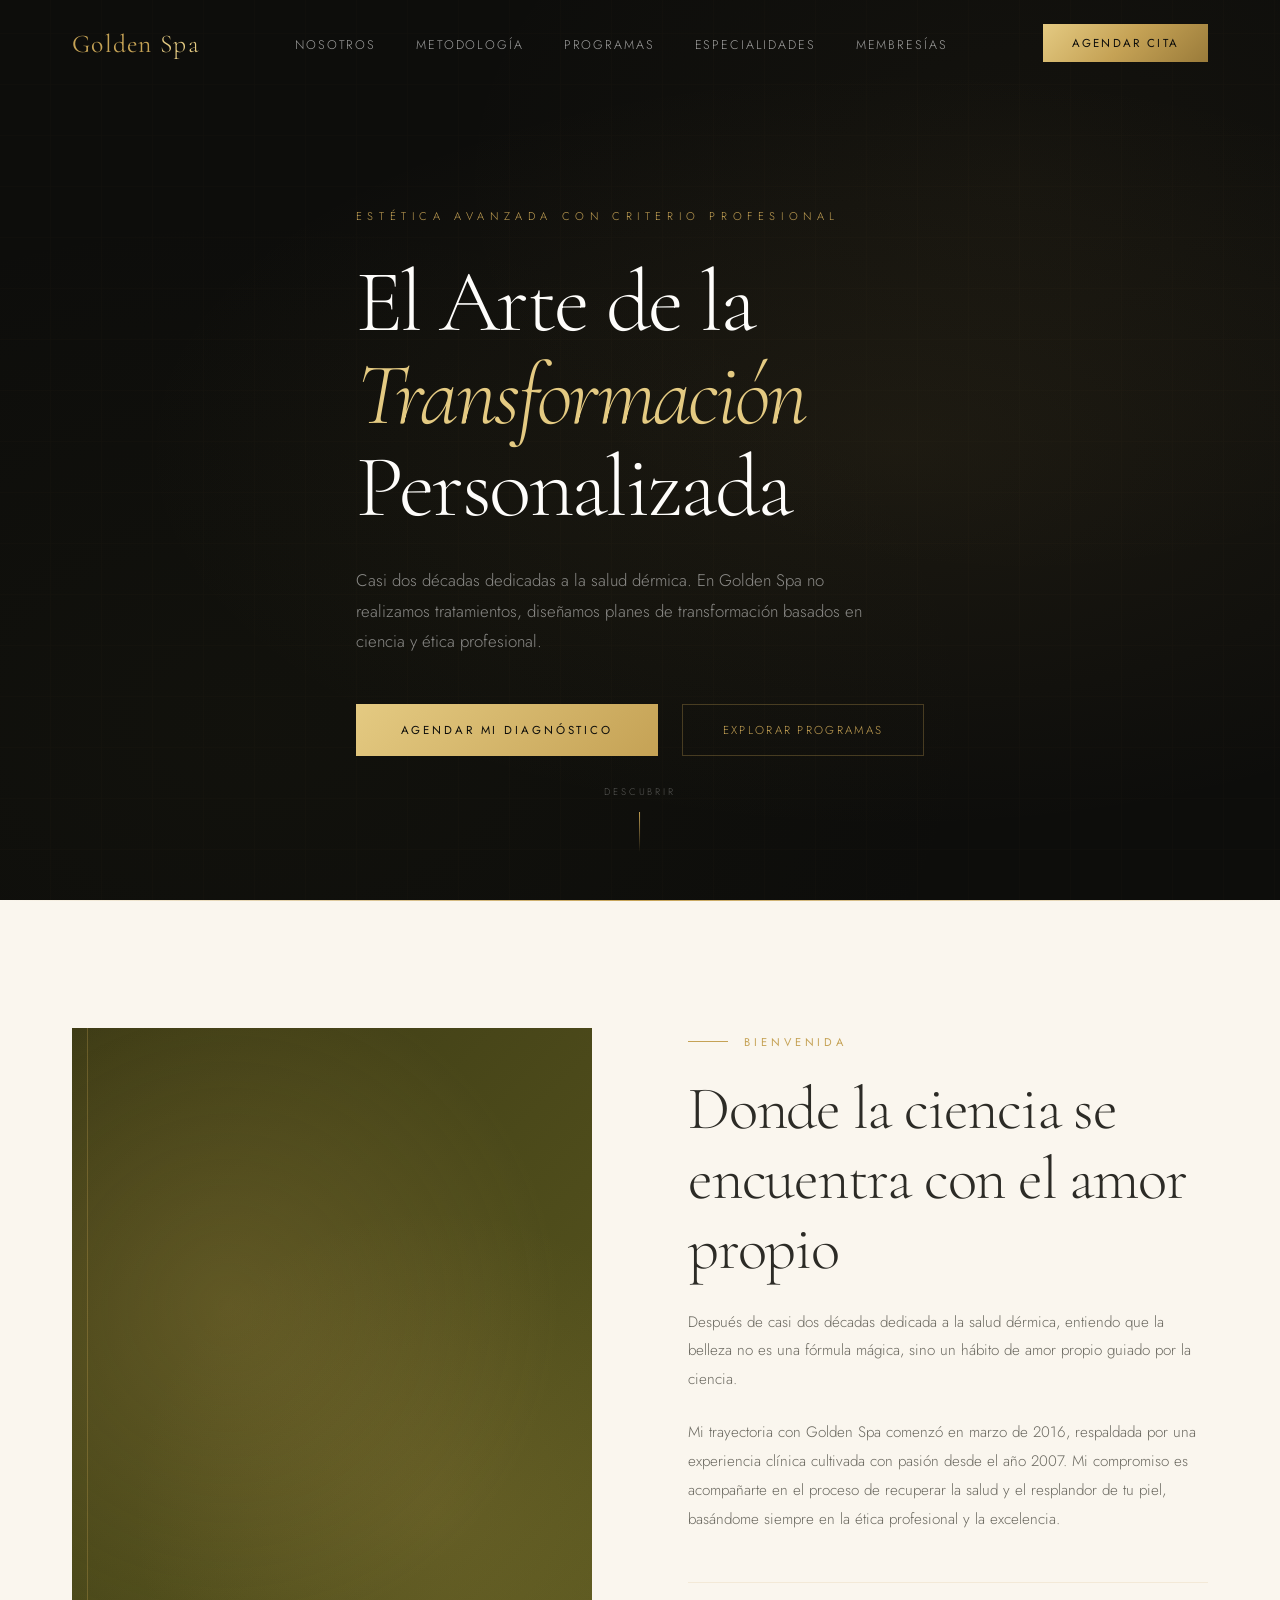
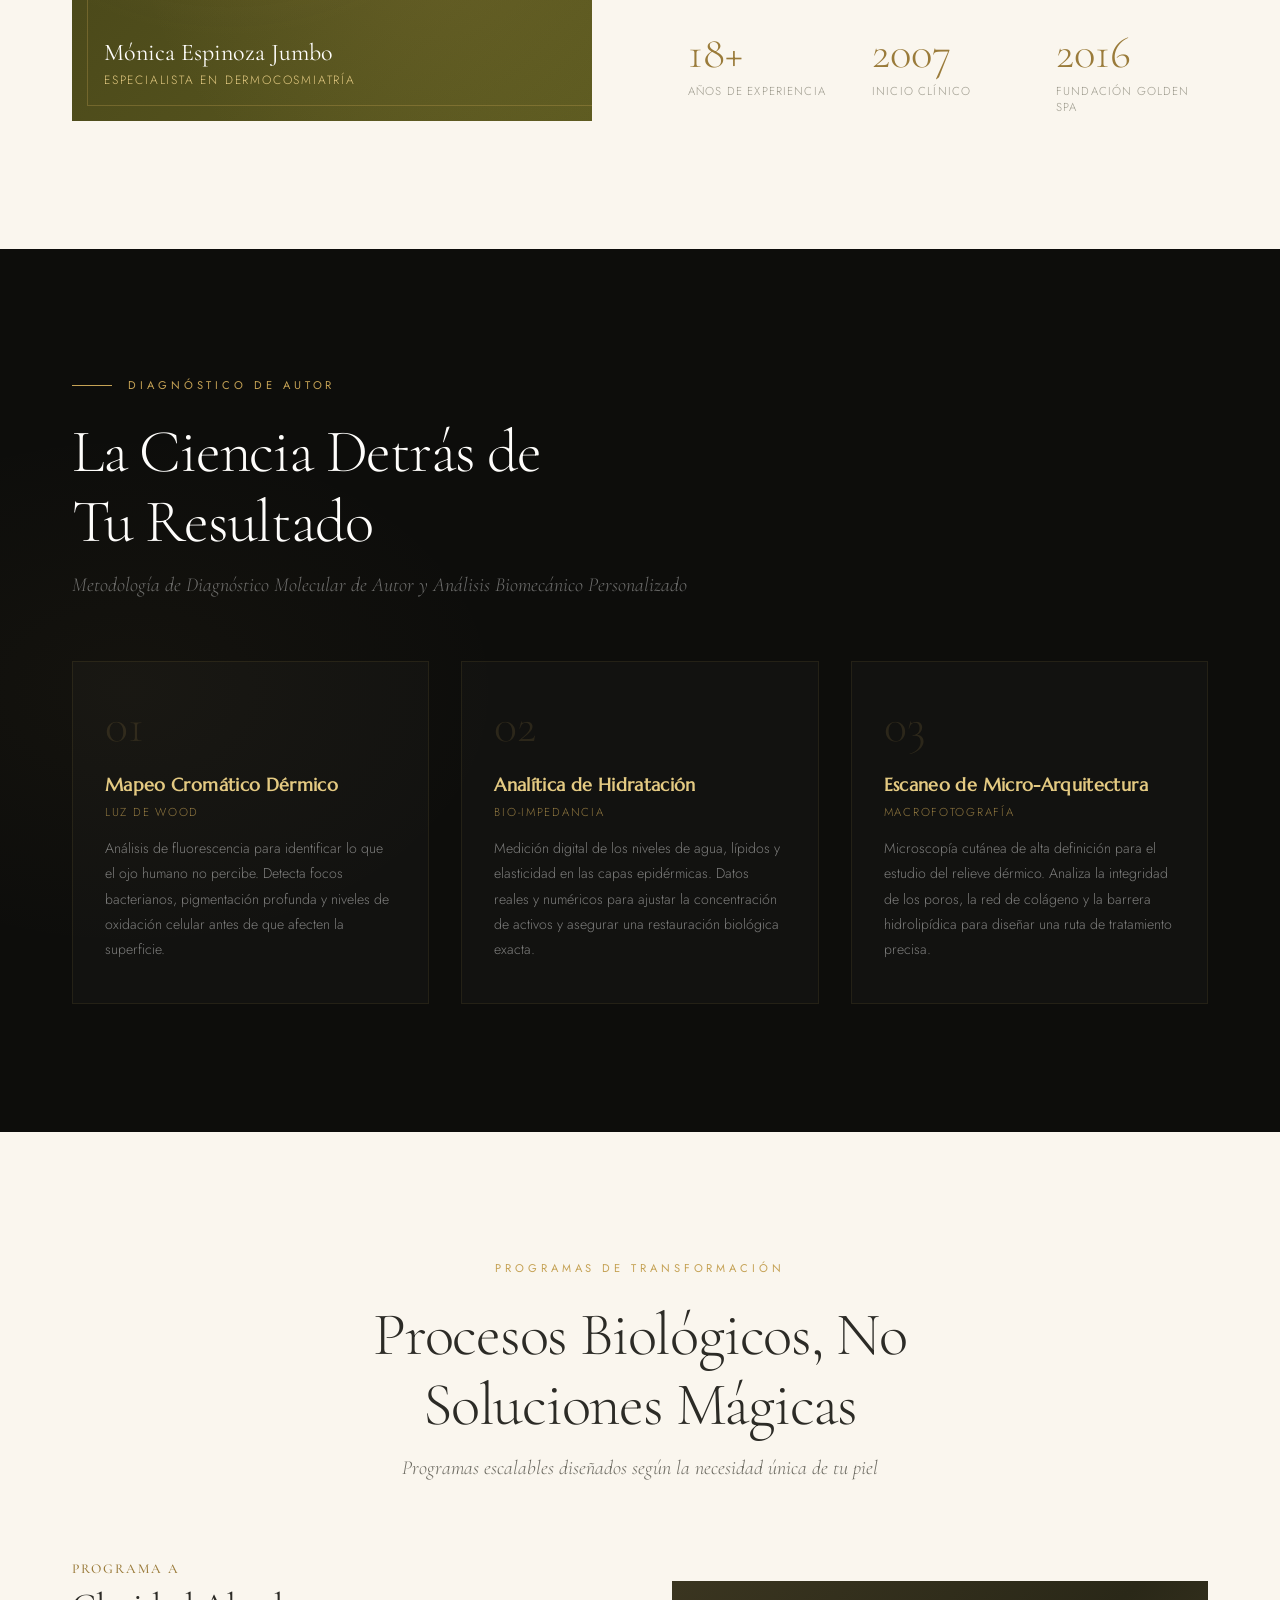
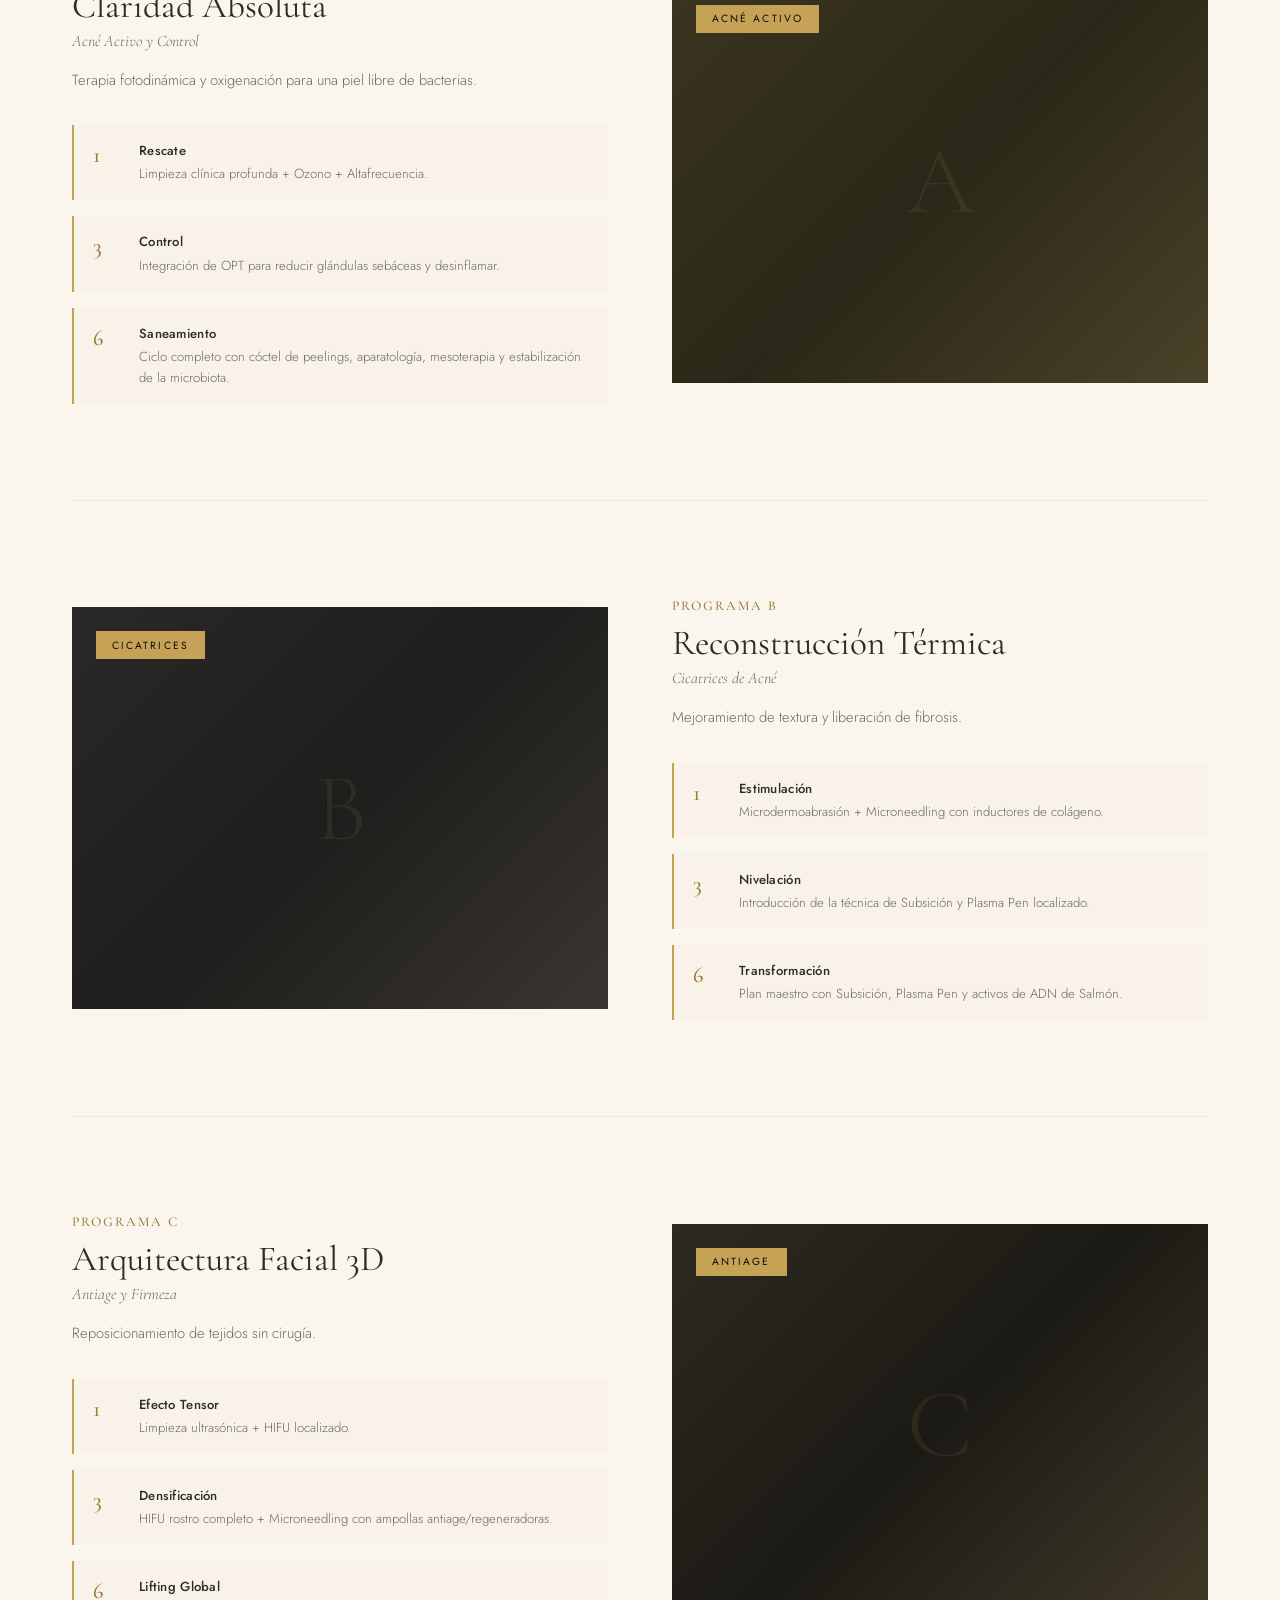
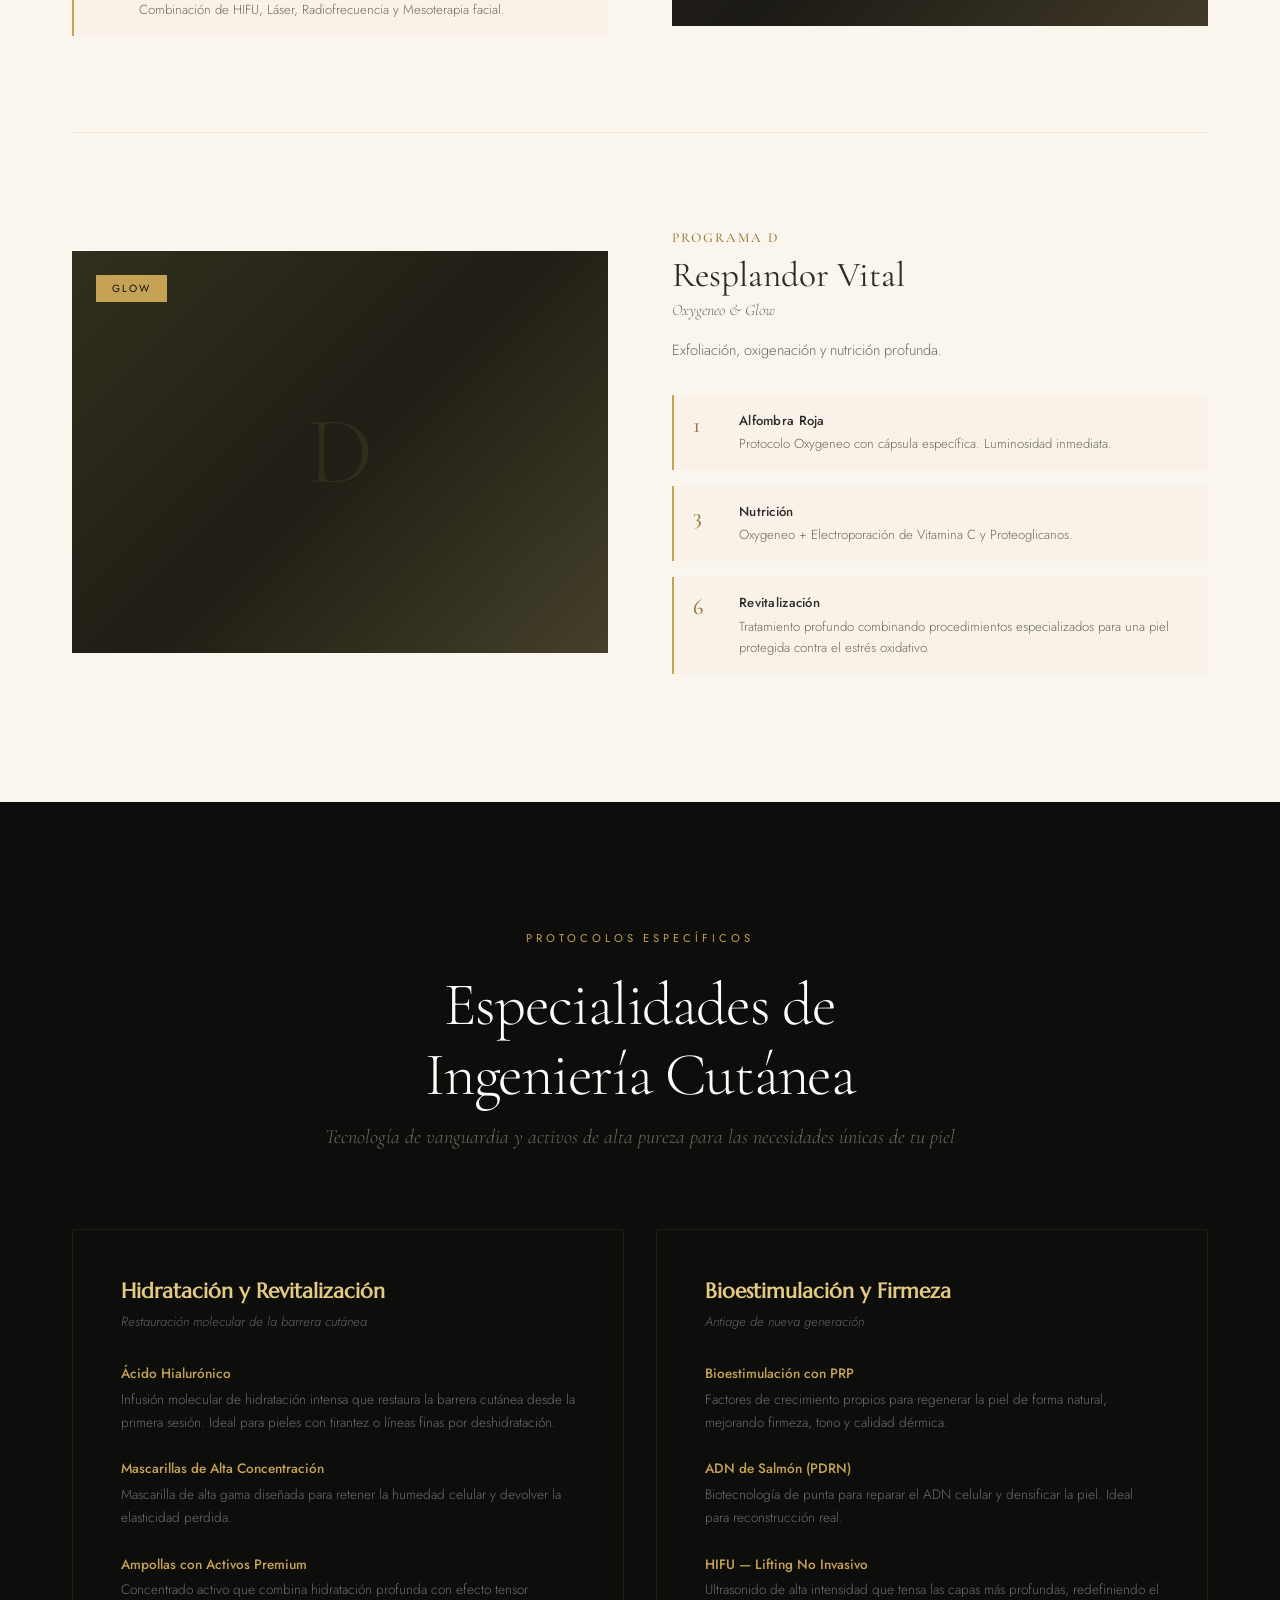
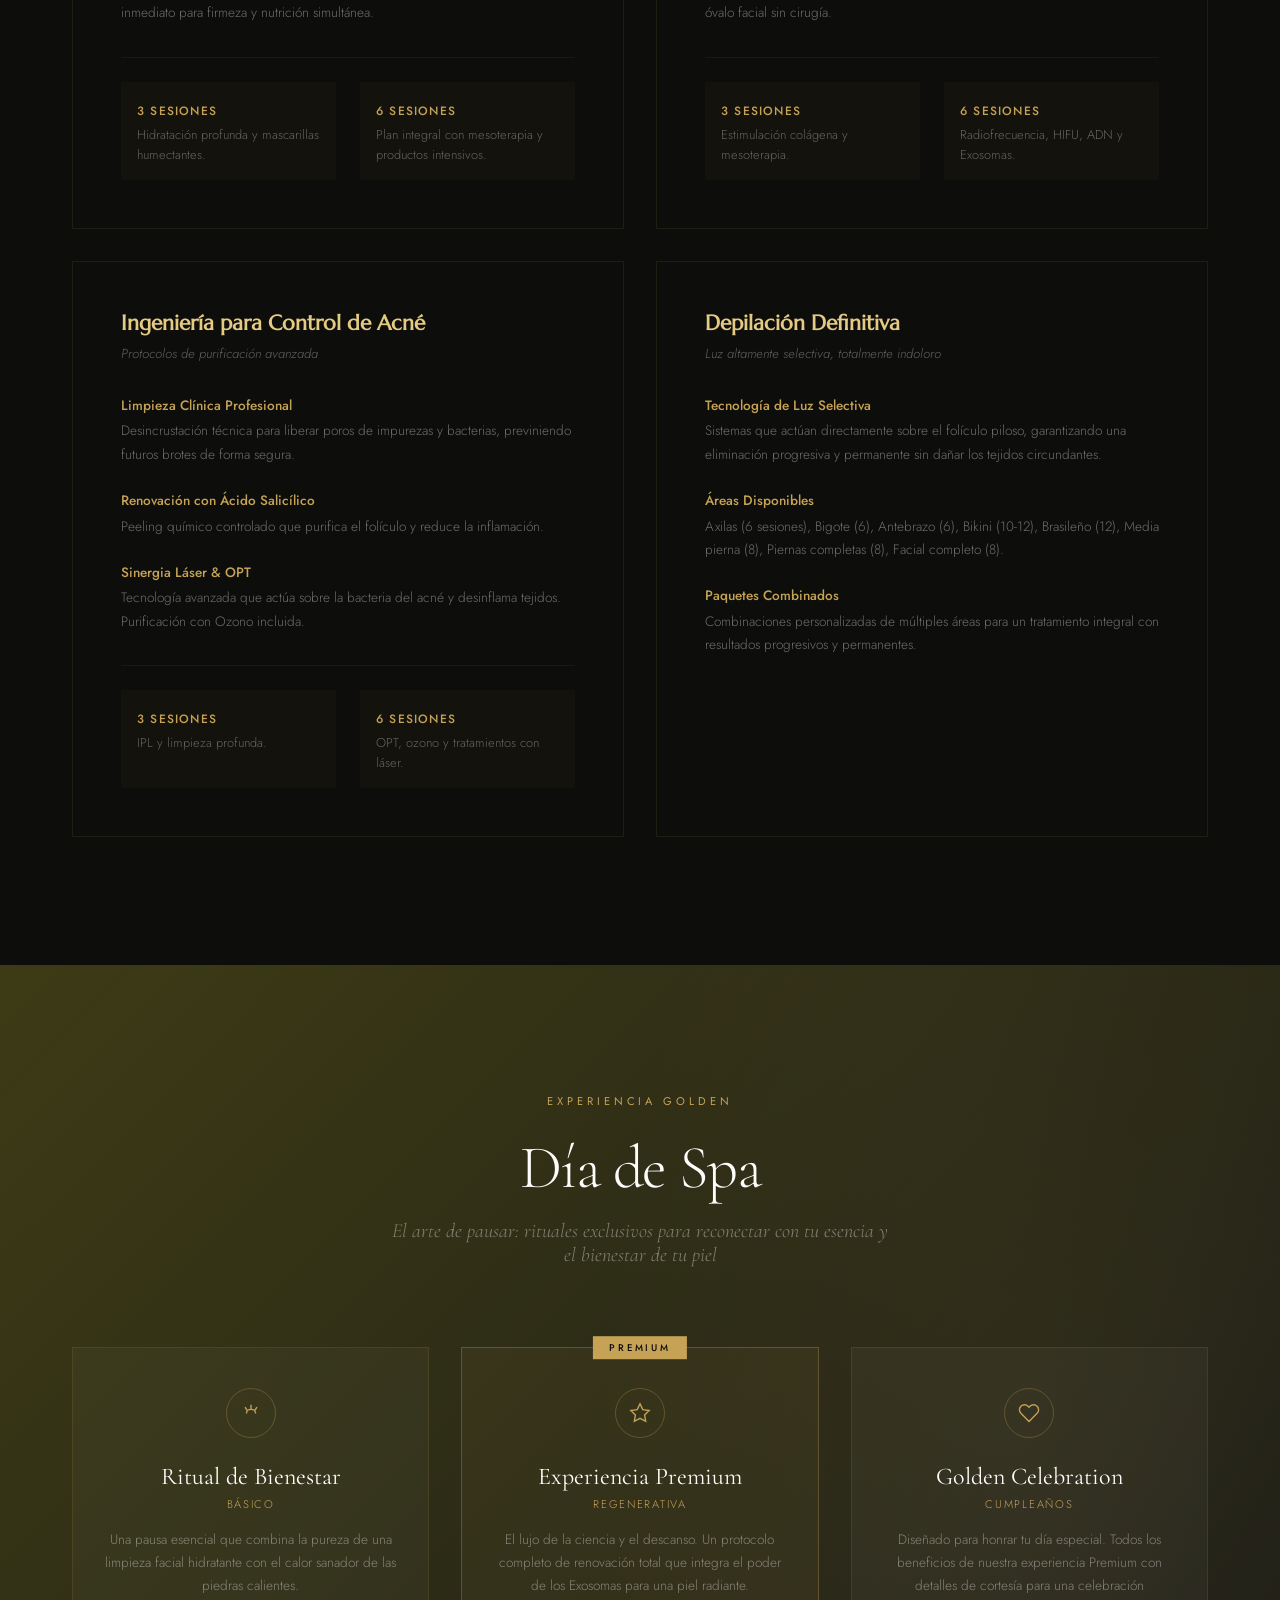
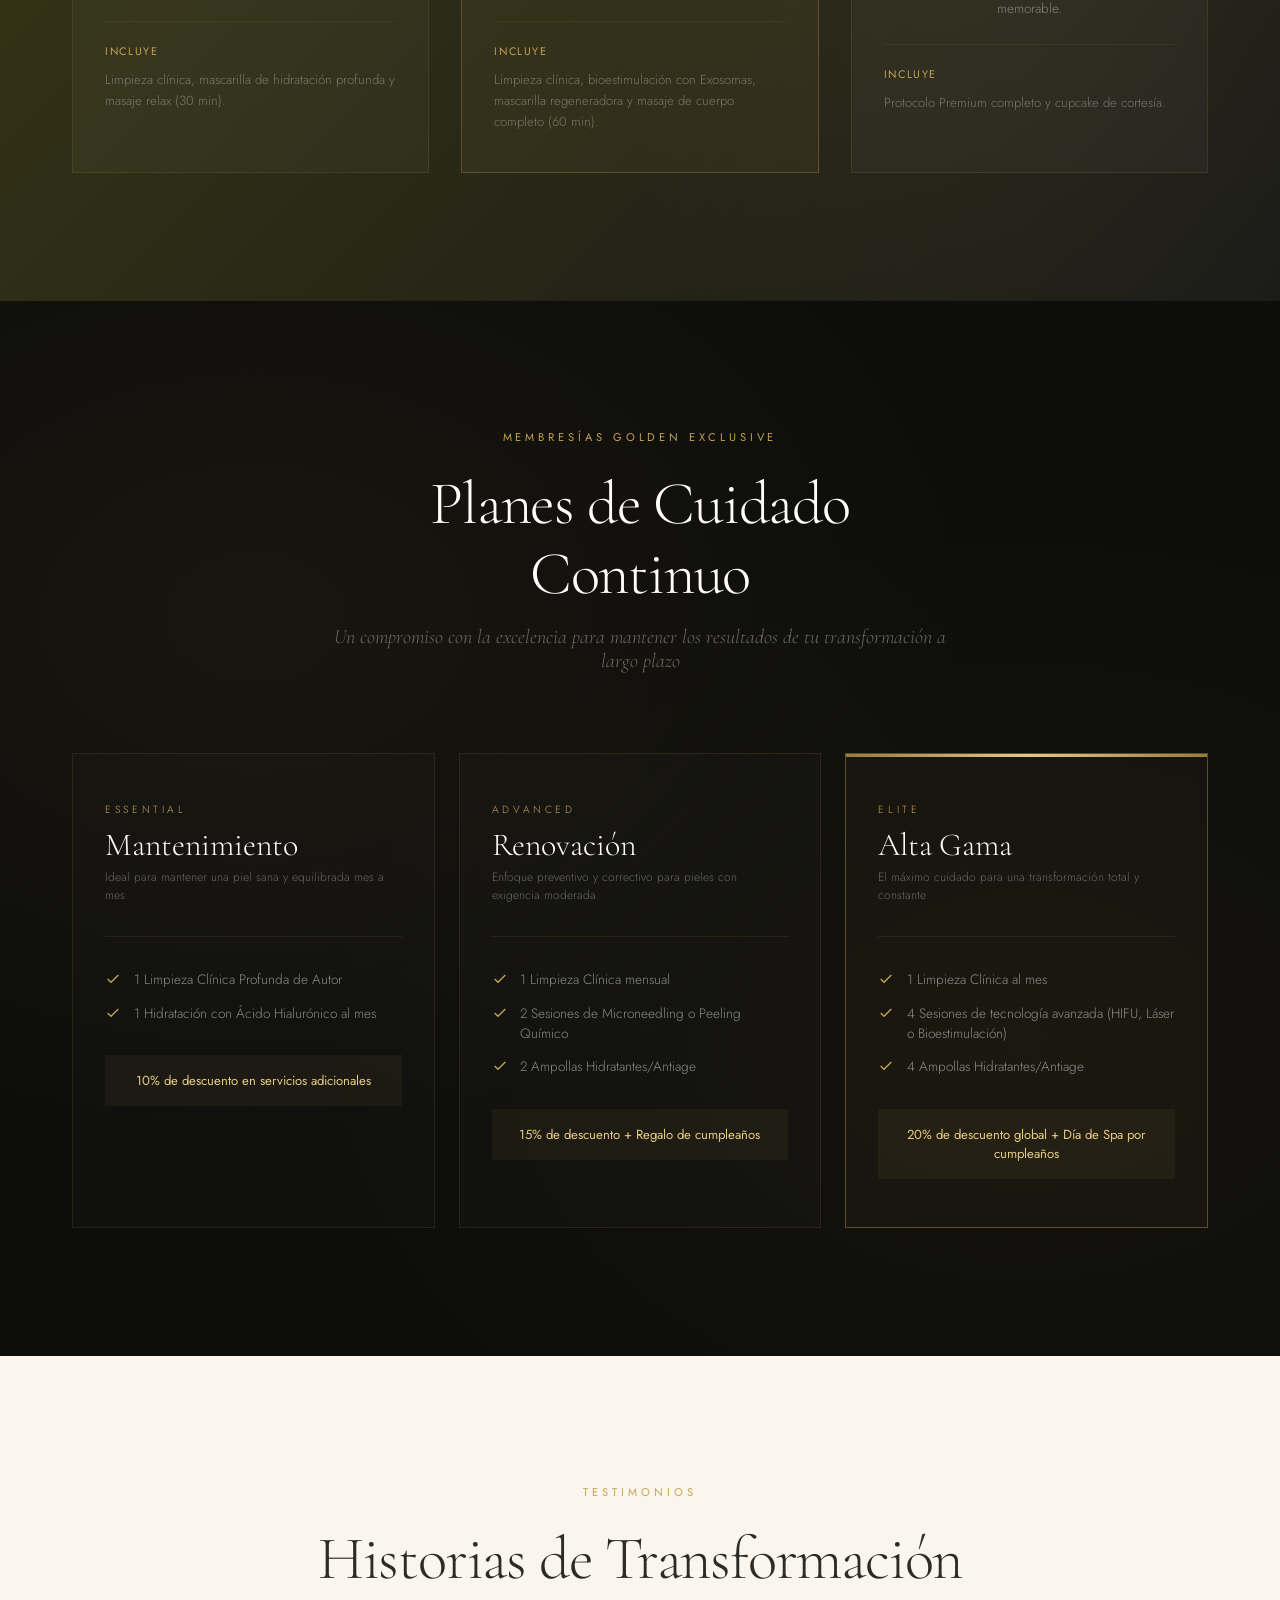
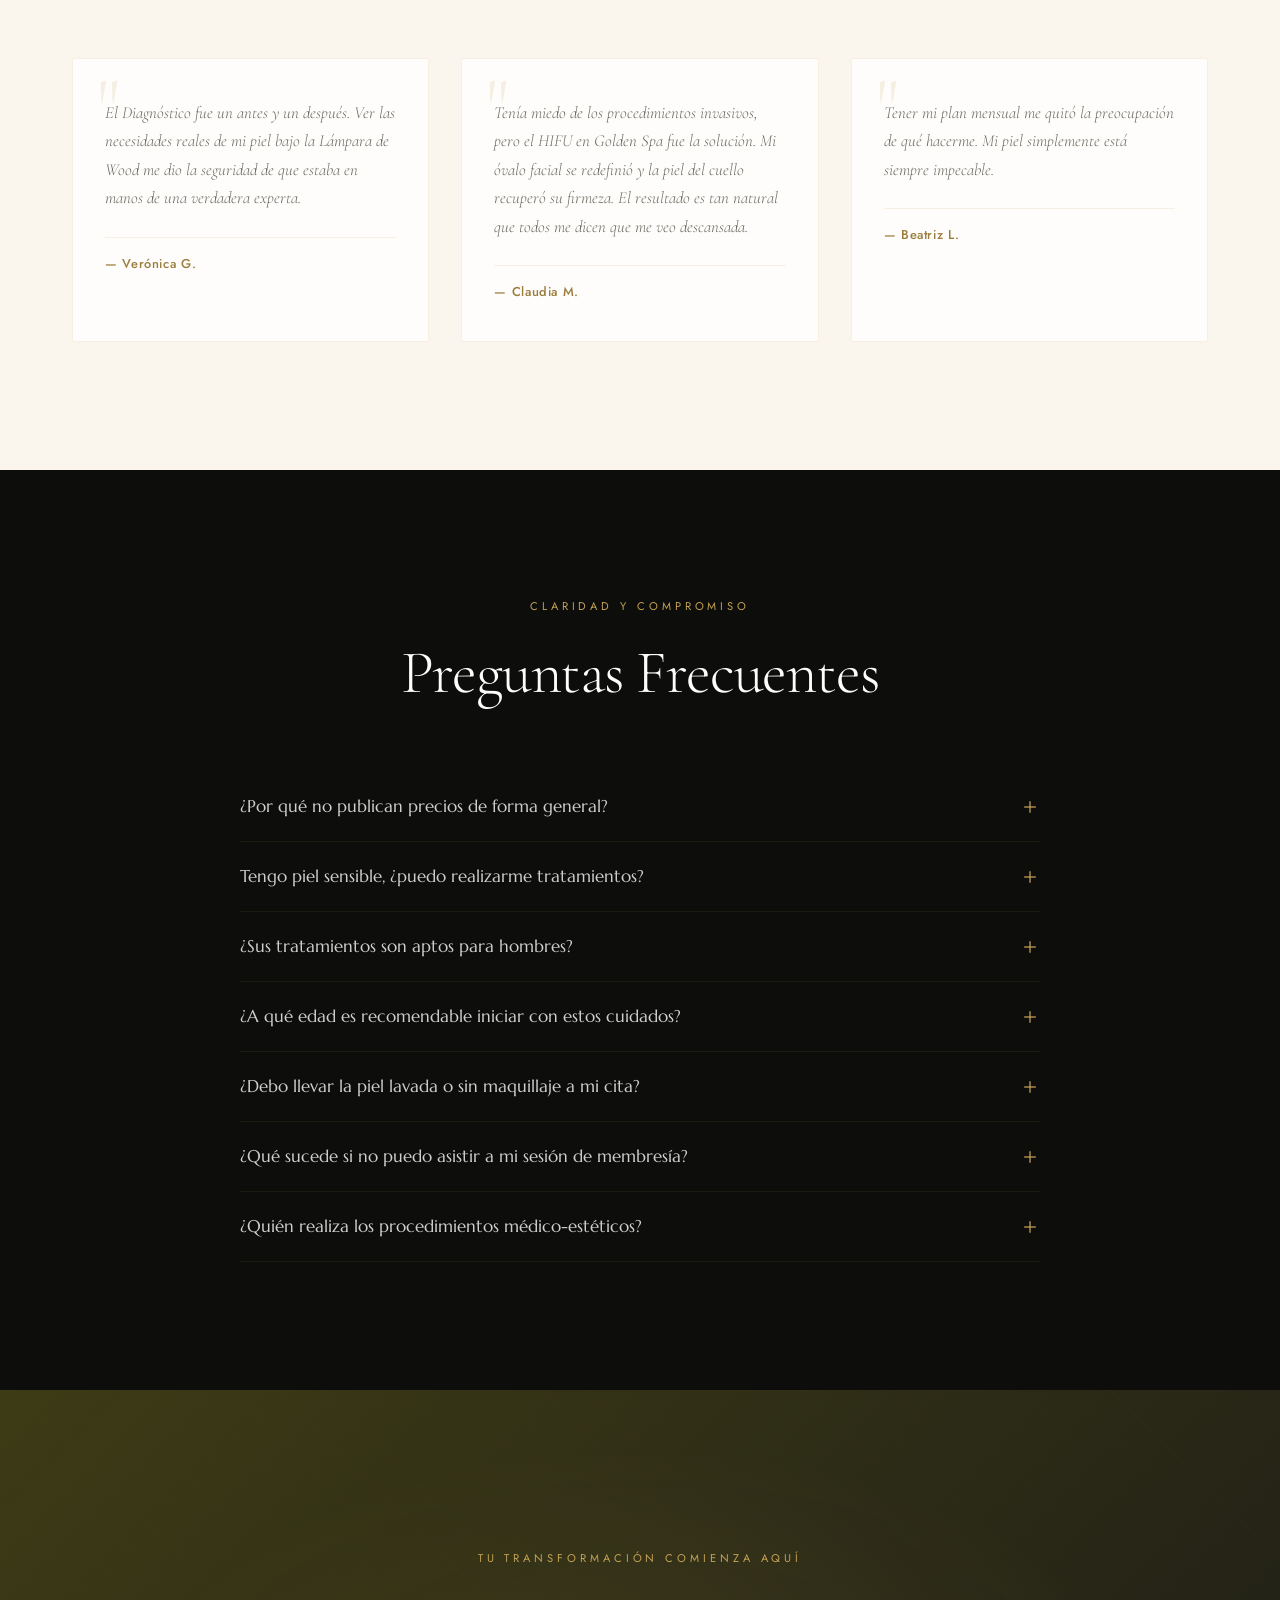
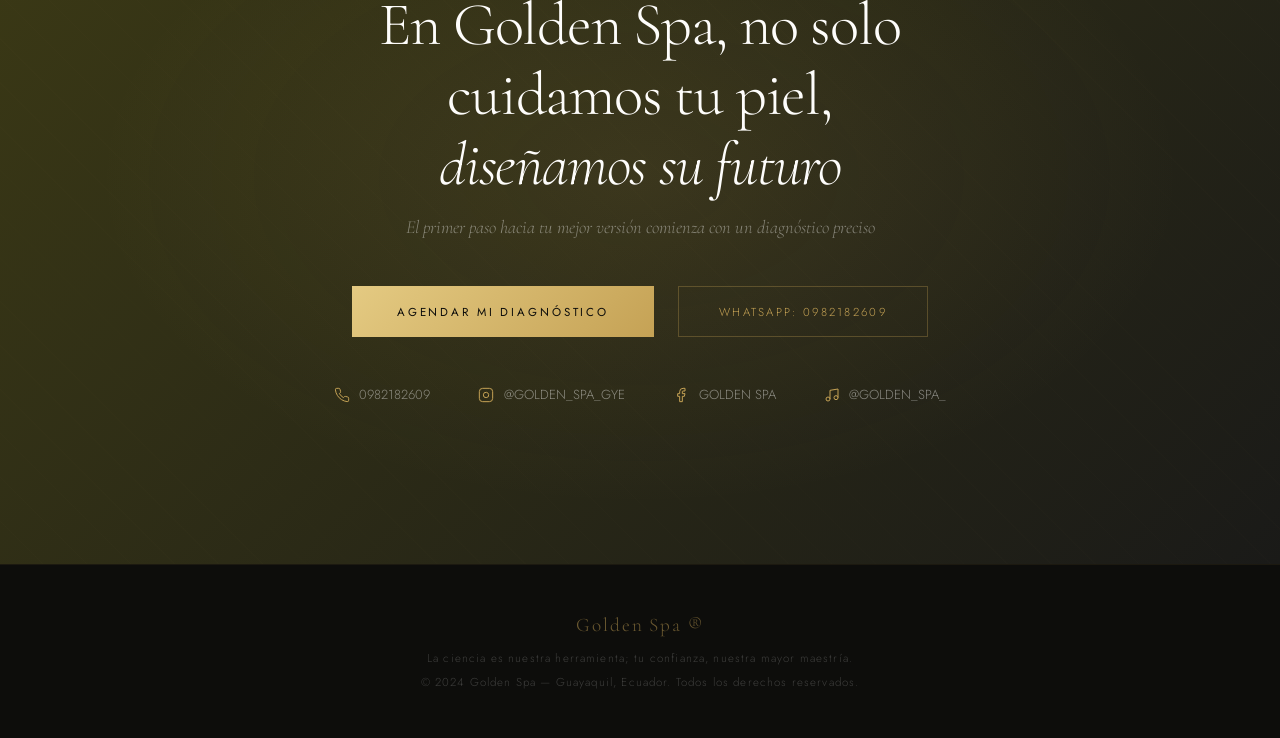
==== golden-spa-landing.html @ 11d83c6e "Landing page de para Golden Spa" ====
<!DOCTYPE html>
<html lang="es">
<head>
<meta charset="UTF-8">
<meta name="viewport" content="width=device-width, initial-scale=1.0">
<title>Golden Spa — Estética Avanzada con Criterio Profesional</title>
<link rel="preconnect" href="https://fonts.googleapis.com">
<link rel="preconnect" href="https://fonts.gstatic.com" crossorigin>
<link href="https://fonts.googleapis.com/css2?family=Cormorant+Garamond:ital,wght@0,300;0,400;0,500;0,600;0,700;1,300;1,400;1,500&family=Marcellus&family=Jost:wght@200;300;400;500;600&display=swap" rel="stylesheet">
<style>
  :root {
    --gold: #C5A255;
    --gold-light: #E4CA82;
    --gold-dark: #9A7B3A;
    --gold-shine: #F5E6B8;
    --cream: #FAF6EE;
    --cream-dark: #F0E8D8;
    --olive: #5C5A20;
    --olive-dark: #3D3B15;
    --charcoal: #1A1A18;
    --warm-black: #0D0D0B;
    --text-dark: #2C2B26;
    --text-medium: #6B6960;
    --text-light: #9E9B8E;
    --white: #FEFDFB;
    --border-subtle: rgba(197,162,85,0.15);
  }

  * { margin:0; padding:0; box-sizing:border-box; }

  html {
    scroll-behavior: smooth;
    font-size: 16px;
  }

  body {
    font-family: 'Jost', sans-serif;
    font-weight: 300;
    color: var(--text-dark);
    background: var(--warm-black);
    overflow-x: hidden;
    -webkit-font-smoothing: antialiased;
  }

  /* ===== UTILITY ===== */
  .container {
    max-width: 1200px;
    margin: 0 auto;
    padding: 0 2rem;
  }

  .section-label {
    font-family: 'Jost', sans-serif;
    font-weight: 400;
    font-size: 0.7rem;
    letter-spacing: 0.35em;
    text-transform: uppercase;
    color: var(--gold);
    display: flex;
    align-items: center;
    gap: 1rem;
    margin-bottom: 1.5rem;
  }
  .section-label::before {
    content: '';
    width: 40px;
    height: 1px;
    background: var(--gold);
  }

  .section-title {
    font-family: 'Cormorant Garamond', serif;
    font-weight: 300;
    font-size: clamp(2.2rem, 5vw, 3.8rem);
    line-height: 1.15;
    letter-spacing: -0.02em;
  }

  .section-subtitle {
    font-family: 'Cormorant Garamond', serif;
    font-weight: 300;
    font-style: italic;
    font-size: 1.25rem;
    color: var(--text-medium);
    margin-top: 1rem;
  }

  .gold-divider {
    width: 60px;
    height: 1px;
    background: linear-gradient(90deg, var(--gold), transparent);
    margin: 2rem 0;
  }

  /* ===== PRELOADER ===== */
  #preloader {
    position: fixed;
    inset: 0;
    background: var(--warm-black);
    z-index: 10000;
    display: flex;
    align-items: center;
    justify-content: center;
    flex-direction: column;
    gap: 2rem;
    transition: opacity 0.8s ease, visibility 0.8s ease;
  }
  #preloader.hidden {
    opacity: 0;
    visibility: hidden;
  }
  #preloader svg {
    width: 80px;
    height: 80px;
  }
  .preloader-text {
    font-family: 'Cormorant Garamond', serif;
    font-size: 0.85rem;
    letter-spacing: 0.4em;
    text-transform: uppercase;
    color: var(--gold);
    animation: pulse 1.5s ease-in-out infinite;
  }
  @keyframes pulse {
    0%,100% { opacity: 0.4; }
    50% { opacity: 1; }
  }

  /* ===== NAVIGATION ===== */
  nav {
    position: fixed;
    top: 0;
    left: 0;
    right: 0;
    z-index: 1000;
    padding: 1.5rem 0;
    transition: all 0.5s ease;
  }
  nav.scrolled {
    background: rgba(13,13,11,0.92);
    backdrop-filter: blur(20px);
    -webkit-backdrop-filter: blur(20px);
    padding: 1rem 0;
    border-bottom: 1px solid rgba(197,162,85,0.1);
  }
  nav .container {
    display: flex;
    align-items: center;
    justify-content: space-between;
  }
  .nav-logo {
    font-family: 'Cormorant Garamond', serif;
    font-size: 1.6rem;
    font-weight: 400;
    color: var(--gold);
    text-decoration: none;
    letter-spacing: 0.05em;
  }
  .nav-logo span {
    font-weight: 300;
    color: var(--gold-light);
  }
  .nav-links {
    display: flex;
    gap: 2.5rem;
    list-style: none;
  }
  .nav-links a {
    font-family: 'Jost', sans-serif;
    font-weight: 300;
    font-size: 0.78rem;
    letter-spacing: 0.15em;
    text-transform: uppercase;
    color: rgba(255,255,255,0.6);
    text-decoration: none;
    transition: color 0.3s;
    position: relative;
  }
  .nav-links a::after {
    content: '';
    position: absolute;
    bottom: -4px;
    left: 0;
    width: 0;
    height: 1px;
    background: var(--gold);
    transition: width 0.3s;
  }
  .nav-links a:hover { color: var(--gold-light); }
  .nav-links a:hover::after { width: 100%; }

  .nav-cta {
    font-family: 'Jost', sans-serif;
    font-weight: 400;
    font-size: 0.72rem;
    letter-spacing: 0.2em;
    text-transform: uppercase;
    color: var(--warm-black);
    background: linear-gradient(135deg, var(--gold-light), var(--gold), var(--gold-dark));
    padding: 0.7rem 1.8rem;
    border: none;
    cursor: pointer;
    text-decoration: none;
    transition: all 0.3s;
  }
  .nav-cta:hover {
    transform: translateY(-1px);
    box-shadow: 0 4px 20px rgba(197,162,85,0.3);
  }

  .menu-toggle {
    display: none;
    flex-direction: column;
    gap: 5px;
    cursor: pointer;
    background: none;
    border: none;
    padding: 5px;
  }
  .menu-toggle span {
    width: 24px;
    height: 1px;
    background: var(--gold);
    transition: 0.3s;
  }

  /* ===== HERO ===== */
  .hero {
    min-height: 100vh;
    display: flex;
    align-items: center;
    position: relative;
    overflow: hidden;
    background: var(--warm-black);
  }
  .hero-bg {
    position: absolute;
    inset: 0;
    background:
      radial-gradient(ellipse at 70% 50%, rgba(197,162,85,0.08) 0%, transparent 60%),
      radial-gradient(ellipse at 20% 80%, rgba(92,90,32,0.06) 0%, transparent 50%),
      radial-gradient(ellipse at 80% 20%, rgba(197,162,85,0.04) 0%, transparent 40%);
  }
  .hero-pattern {
    position: absolute;
    inset: 0;
    opacity: 0.03;
    background-image: repeating-linear-gradient(
      0deg, transparent, transparent 50px, rgba(197,162,85,0.5) 50px, rgba(197,162,85,0.5) 51px
    ),
    repeating-linear-gradient(
      90deg, transparent, transparent 50px, rgba(197,162,85,0.5) 50px, rgba(197,162,85,0.5) 51px
    );
  }
  .hero-content {
    position: relative;
    z-index: 2;
    max-width: 750px;
    padding: 8rem 0 4rem;
  }
  .hero-eyebrow {
    font-family: 'Jost', sans-serif;
    font-weight: 300;
    font-size: 0.7rem;
    letter-spacing: 0.5em;
    text-transform: uppercase;
    color: var(--gold);
    margin-bottom: 2rem;
    opacity: 0;
    animation: fadeUp 1s 0.5s forwards;
  }
  .hero h1 {
    font-family: 'Cormorant Garamond', serif;
    font-weight: 300;
    font-size: clamp(3rem, 7vw, 5.5rem);
    line-height: 1.05;
    color: var(--white);
    letter-spacing: -0.03em;
    opacity: 0;
    animation: fadeUp 1s 0.7s forwards;
  }
  .hero h1 em {
    font-style: italic;
    color: var(--gold-light);
    font-weight: 300;
  }
  .hero-desc {
    font-size: 1.05rem;
    line-height: 1.8;
    color: rgba(255,255,255,0.5);
    margin-top: 2rem;
    max-width: 520px;
    opacity: 0;
    animation: fadeUp 1s 0.9s forwards;
  }
  .hero-actions {
    display: flex;
    gap: 1.5rem;
    margin-top: 3rem;
    align-items: center;
    opacity: 0;
    animation: fadeUp 1s 1.1s forwards;
  }
  .btn-primary {
    font-family: 'Jost', sans-serif;
    font-weight: 400;
    font-size: 0.72rem;
    letter-spacing: 0.25em;
    text-transform: uppercase;
    color: var(--warm-black);
    background: linear-gradient(135deg, var(--gold-light), var(--gold));
    padding: 1.1rem 2.8rem;
    border: none;
    cursor: pointer;
    text-decoration: none;
    display: inline-block;
    transition: all 0.4s;
    position: relative;
    overflow: hidden;
  }
  .btn-primary::before {
    content: '';
    position: absolute;
    top: 0;
    left: -100%;
    width: 100%;
    height: 100%;
    background: linear-gradient(90deg, transparent, rgba(255,255,255,0.3), transparent);
    transition: left 0.6s;
  }
  .btn-primary:hover::before { left: 100%; }
  .btn-primary:hover {
    transform: translateY(-2px);
    box-shadow: 0 8px 30px rgba(197,162,85,0.35);
  }

  .btn-outline {
    font-family: 'Jost', sans-serif;
    font-weight: 300;
    font-size: 0.72rem;
    letter-spacing: 0.2em;
    text-transform: uppercase;
    color: var(--gold);
    border: 1px solid rgba(197,162,85,0.3);
    padding: 1.05rem 2.5rem;
    background: transparent;
    cursor: pointer;
    text-decoration: none;
    display: inline-block;
    transition: all 0.3s;
  }
  .btn-outline:hover {
    border-color: var(--gold);
    background: rgba(197,162,85,0.08);
  }

  .hero-scroll-indicator {
    position: absolute;
    bottom: 3rem;
    left: 50%;
    transform: translateX(-50%);
    display: flex;
    flex-direction: column;
    align-items: center;
    gap: 0.8rem;
    opacity: 0;
    animation: fadeIn 1s 1.5s forwards;
  }
  .hero-scroll-indicator span {
    font-size: 0.6rem;
    letter-spacing: 0.3em;
    text-transform: uppercase;
    color: rgba(255,255,255,0.3);
  }
  .scroll-line {
    width: 1px;
    height: 40px;
    background: linear-gradient(to bottom, var(--gold), transparent);
    animation: scrollPulse 2s ease-in-out infinite;
  }

  @keyframes fadeUp {
    from { opacity:0; transform:translateY(30px); }
    to { opacity:1; transform:translateY(0); }
  }
  @keyframes fadeIn {
    from { opacity:0; }
    to { opacity:1; }
  }
  @keyframes scrollPulse {
    0%,100% { opacity: 0.3; transform: scaleY(1); }
    50% { opacity: 1; transform: scaleY(1.2); }
  }

  /* ===== ABOUT / BIENVENIDA ===== */
  .about {
    background: var(--cream);
    padding: 8rem 0;
    position: relative;
  }
  .about::before {
    content: '';
    position: absolute;
    top: 0;
    left: 0;
    right: 0;
    height: 1px;
    background: linear-gradient(90deg, transparent, var(--gold), transparent);
  }
  .about-grid {
    display: grid;
    grid-template-columns: 1fr 1fr;
    gap: 6rem;
    align-items: center;
  }
  .about-image {
    position: relative;
    aspect-ratio: 3/4;
    overflow: hidden;
  }
  .about-image-inner {
    width: 100%;
    height: 100%;
    background: linear-gradient(135deg, var(--olive-dark), var(--olive));
    position: relative;
    overflow: hidden;
  }
  .about-image-inner::after {
    content: '';
    position: absolute;
    inset: 0;
    background:
      radial-gradient(circle at 30% 40%, rgba(197,162,85,0.2), transparent 60%),
      radial-gradient(circle at 70% 70%, rgba(197,162,85,0.15), transparent 50%);
  }
  .about-image-frame {
    position: absolute;
    top: -15px;
    right: -15px;
    bottom: 15px;
    left: 15px;
    border: 1px solid var(--gold);
    opacity: 0.3;
    pointer-events: none;
  }
  .about-image-label {
    position: absolute;
    bottom: 2rem;
    left: 2rem;
    z-index: 2;
    color: var(--white);
  }
  .about-image-label h3 {
    font-family: 'Cormorant Garamond', serif;
    font-weight: 400;
    font-size: 1.5rem;
  }
  .about-image-label p {
    font-size: 0.75rem;
    letter-spacing: 0.15em;
    text-transform: uppercase;
    color: var(--gold-light);
    margin-top: 0.3rem;
  }

  .about-text .section-title { color: var(--text-dark); }
  .about-text p {
    line-height: 1.9;
    color: var(--text-medium);
    margin-top: 1.5rem;
    font-size: 0.95rem;
  }
  .about-stats {
    display: grid;
    grid-template-columns: repeat(3, 1fr);
    gap: 2rem;
    margin-top: 3rem;
    padding-top: 3rem;
    border-top: 1px solid var(--border-subtle);
  }
  .stat-number {
    font-family: 'Cormorant Garamond', serif;
    font-size: 2.8rem;
    font-weight: 300;
    color: var(--gold-dark);
    line-height: 1;
  }
  .stat-label {
    font-size: 0.72rem;
    letter-spacing: 0.1em;
    text-transform: uppercase;
    color: var(--text-light);
    margin-top: 0.5rem;
  }

  /* ===== METODOLOGÍA ===== */
  .methodology {
    background: var(--warm-black);
    padding: 8rem 0;
    position: relative;
    overflow: hidden;
  }
  .methodology::before {
    content: '';
    position: absolute;
    top: 50%;
    left: -20%;
    width: 60%;
    height: 60%;
    transform: translateY(-50%);
    background: radial-gradient(ellipse, rgba(197,162,85,0.04), transparent 70%);
  }
  .methodology .section-title { color: var(--white); margin-bottom: 1rem; }
  .methodology .section-subtitle { color: rgba(255,255,255,0.4); margin-bottom: 4rem; }

  .method-cards {
    display: grid;
    grid-template-columns: repeat(3, 1fr);
    gap: 2rem;
    position: relative;
  }
  .method-card {
    background: rgba(255,255,255,0.02);
    border: 1px solid rgba(197,162,85,0.1);
    padding: 2.5rem 2rem;
    transition: all 0.5s;
    position: relative;
    overflow: hidden;
  }
  .method-card::before {
    content: '';
    position: absolute;
    top: 0;
    left: 0;
    right: 0;
    height: 2px;
    background: linear-gradient(90deg, var(--gold), transparent);
    opacity: 0;
    transition: opacity 0.5s;
  }
  .method-card:hover {
    background: rgba(197,162,85,0.04);
    border-color: rgba(197,162,85,0.25);
    transform: translateY(-4px);
  }
  .method-card:hover::before { opacity: 1; }

  .method-number {
    font-family: 'Cormorant Garamond', serif;
    font-size: 3rem;
    font-weight: 300;
    color: rgba(197,162,85,0.15);
    line-height: 1;
    margin-bottom: 1.5rem;
  }
  .method-card h3 {
    font-family: 'Marcellus', serif;
    font-size: 1.1rem;
    color: var(--gold-light);
    margin-bottom: 0.5rem;
    letter-spacing: 0.02em;
  }
  .method-card h4 {
    font-family: 'Jost', sans-serif;
    font-weight: 300;
    font-size: 0.72rem;
    letter-spacing: 0.15em;
    text-transform: uppercase;
    color: var(--gold);
    margin-bottom: 1rem;
    opacity: 0.7;
  }
  .method-card p {
    font-size: 0.88rem;
    line-height: 1.8;
    color: rgba(255,255,255,0.45);
  }

  /* ===== PROGRAMAS ===== */
  .programs {
    background: var(--cream);
    padding: 8rem 0;
    position: relative;
  }
  .programs-header {
    text-align: center;
    max-width: 650px;
    margin: 0 auto 5rem;
  }
  .programs-header .section-label { justify-content: center; }
  .programs-header .section-label::before { display: none; }
  .programs-header .section-title { color: var(--text-dark); }

  .program-item {
    display: grid;
    grid-template-columns: 1fr 1fr;
    gap: 4rem;
    align-items: center;
    margin-bottom: 6rem;
    padding-bottom: 6rem;
    border-bottom: 1px solid var(--border-subtle);
  }
  .program-item:last-child {
    margin-bottom: 0;
    padding-bottom: 0;
    border-bottom: none;
  }
  .program-item:nth-child(even) .program-visual { order: 2; }
  .program-item:nth-child(even) .program-info { order: 1; }

  .program-visual {
    aspect-ratio: 4/3;
    position: relative;
    overflow: hidden;
  }
  .program-visual-inner {
    width: 100%;
    height: 100%;
    position: relative;
  }
  .program-visual-bg {
    width: 100%;
    height: 100%;
    display: flex;
    align-items: center;
    justify-content: center;
    font-family: 'Cormorant Garamond', serif;
    font-size: 6rem;
    font-weight: 300;
    color: rgba(197,162,85,0.1);
  }
  .pv-a { background: linear-gradient(135deg, #3a3520 0%, #2a2818 50%, #4a4228 100%); }
  .pv-b { background: linear-gradient(135deg, #2a2828 0%, #1e1e1c 50%, #3a3530 100%); }
  .pv-c { background: linear-gradient(135deg, #2e2a20 0%, #1c1a15 50%, #403a28 100%); }
  .pv-d { background: linear-gradient(135deg, #30301e 0%, #201e15 50%, #44402a 100%); }

  .program-badge {
    position: absolute;
    top: 1.5rem;
    left: 1.5rem;
    font-family: 'Jost', sans-serif;
    font-weight: 400;
    font-size: 0.65rem;
    letter-spacing: 0.2em;
    text-transform: uppercase;
    color: var(--warm-black);
    background: var(--gold);
    padding: 0.4rem 1rem;
  }

  .program-info .program-letter {
    font-family: 'Cormorant Garamond', serif;
    font-size: 0.85rem;
    font-weight: 500;
    letter-spacing: 0.15em;
    color: var(--gold-dark);
    text-transform: uppercase;
    margin-bottom: 0.5rem;
  }
  .program-info h3 {
    font-family: 'Cormorant Garamond', serif;
    font-size: 2.2rem;
    font-weight: 400;
    color: var(--text-dark);
    line-height: 1.2;
  }
  .program-info h3 span {
    display: block;
    font-size: 1rem;
    font-weight: 300;
    font-style: italic;
    color: var(--text-medium);
    margin-top: 0.3rem;
  }
  .program-info > p {
    font-size: 0.92rem;
    line-height: 1.8;
    color: var(--text-medium);
    margin-top: 1rem;
  }
  .program-tiers {
    display: flex;
    flex-direction: column;
    gap: 1rem;
    margin-top: 2rem;
  }
  .tier {
    display: flex;
    gap: 1rem;
    align-items: flex-start;
    padding: 1rem 1.2rem;
    background: rgba(197,162,85,0.04);
    border-left: 2px solid var(--gold);
    transition: background 0.3s;
  }
  .tier:hover { background: rgba(197,162,85,0.08); }
  .tier-sessions {
    font-family: 'Cormorant Garamond', serif;
    font-size: 1.4rem;
    font-weight: 500;
    color: var(--gold-dark);
    white-space: nowrap;
    min-width: 30px;
  }
  .tier-info h4 {
    font-family: 'Jost', sans-serif;
    font-weight: 500;
    font-size: 0.82rem;
    color: var(--text-dark);
    letter-spacing: 0.02em;
  }
  .tier-info p {
    font-size: 0.82rem;
    color: var(--text-medium);
    line-height: 1.6;
    margin-top: 0.2rem;
  }

  /* ===== ESPECIALIDADES ===== */
  .specialties {
    background: var(--warm-black);
    padding: 8rem 0;
    position: relative;
  }
  .specialties-header {
    text-align: center;
    max-width: 650px;
    margin: 0 auto 5rem;
  }
  .specialties-header .section-label { justify-content: center; }
  .specialties-header .section-label::before { display: none; }
  .specialties-header .section-title { color: var(--white); }

  .spec-grid {
    display: grid;
    grid-template-columns: repeat(2, 1fr);
    gap: 2rem;
  }
  .spec-category {
    border: 1px solid rgba(197,162,85,0.1);
    padding: 3rem;
    position: relative;
    overflow: hidden;
    transition: all 0.5s;
  }
  .spec-category::after {
    content: '';
    position: absolute;
    bottom: 0;
    left: 0;
    right: 0;
    height: 2px;
    background: linear-gradient(90deg, transparent, var(--gold), transparent);
    opacity: 0;
    transition: opacity 0.5s;
  }
  .spec-category:hover { border-color: rgba(197,162,85,0.25); }
  .spec-category:hover::after { opacity: 1; }

  .spec-category h3 {
    font-family: 'Marcellus', serif;
    font-size: 1.3rem;
    color: var(--gold-light);
    margin-bottom: 0.5rem;
  }
  .spec-category > p {
    font-size: 0.82rem;
    color: rgba(255,255,255,0.35);
    font-style: italic;
    margin-bottom: 2rem;
  }

  .spec-items {
    display: flex;
    flex-direction: column;
    gap: 1.5rem;
  }
  .spec-item h4 {
    font-family: 'Jost', sans-serif;
    font-weight: 500;
    font-size: 0.85rem;
    color: var(--gold);
    margin-bottom: 0.3rem;
  }
  .spec-item p {
    font-size: 0.85rem;
    line-height: 1.7;
    color: rgba(255,255,255,0.4);
  }

  .spec-packages {
    margin-top: 2rem;
    padding-top: 1.5rem;
    border-top: 1px solid rgba(197,162,85,0.08);
    display: flex;
    gap: 1.5rem;
  }
  .spec-pkg {
    flex: 1;
    padding: 1rem;
    background: rgba(197,162,85,0.03);
  }
  .spec-pkg strong {
    font-family: 'Jost', sans-serif;
    font-weight: 500;
    font-size: 0.75rem;
    color: var(--gold);
    text-transform: uppercase;
    letter-spacing: 0.1em;
  }
  .spec-pkg p {
    font-size: 0.8rem;
    color: rgba(255,255,255,0.35);
    margin-top: 0.3rem;
    line-height: 1.5;
  }

  /* ===== DÍA DE SPA ===== */
  .spa-day {
    background: linear-gradient(135deg, var(--olive-dark) 0%, var(--charcoal) 100%);
    padding: 8rem 0;
    position: relative;
    overflow: hidden;
  }
  .spa-day::before {
    content: '';
    position: absolute;
    top: -50%;
    right: -20%;
    width: 80%;
    height: 200%;
    background: radial-gradient(ellipse, rgba(197,162,85,0.06), transparent 60%);
  }
  .spa-day-header {
    text-align: center;
    margin-bottom: 5rem;
    position: relative;
    z-index: 2;
  }
  .spa-day-header .section-label { justify-content: center; }
  .spa-day-header .section-label::before { display: none; }
  .spa-day-header .section-title { color: var(--white); }
  .spa-day-header .section-subtitle {
    color: rgba(255,255,255,0.4);
    max-width: 500px;
    margin: 1rem auto 0;
  }

  .spa-rituals {
    display: grid;
    grid-template-columns: repeat(3, 1fr);
    gap: 2rem;
    position: relative;
    z-index: 2;
  }
  .ritual-card {
    background: rgba(255,255,255,0.03);
    border: 1px solid rgba(197,162,85,0.12);
    padding: 2.5rem 2rem;
    text-align: center;
    transition: all 0.5s;
    position: relative;
  }
  .ritual-card.featured {
    background: rgba(197,162,85,0.06);
    border-color: rgba(197,162,85,0.3);
    transform: scale(1.03);
  }
  .ritual-card.featured::before {
    content: 'PREMIUM';
    position: absolute;
    top: 0;
    left: 50%;
    transform: translateX(-50%) translateY(-50%);
    font-family: 'Jost', sans-serif;
    font-weight: 500;
    font-size: 0.6rem;
    letter-spacing: 0.3em;
    color: var(--warm-black);
    background: var(--gold);
    padding: 0.3rem 1rem;
  }
  .ritual-card:hover {
    border-color: rgba(197,162,85,0.35);
    transform: translateY(-4px);
  }
  .ritual-card.featured:hover { transform: scale(1.03) translateY(-4px); }

  .ritual-icon {
    width: 50px;
    height: 50px;
    margin: 0 auto 1.5rem;
    border: 1px solid rgba(197,162,85,0.3);
    border-radius: 50%;
    display: flex;
    align-items: center;
    justify-content: center;
  }
  .ritual-icon svg {
    width: 22px;
    height: 22px;
    stroke: var(--gold);
    fill: none;
    stroke-width: 1.5;
  }

  .ritual-card h3 {
    font-family: 'Cormorant Garamond', serif;
    font-size: 1.5rem;
    font-weight: 400;
    color: var(--white);
    margin-bottom: 0.3rem;
  }
  .ritual-card h3 small {
    display: block;
    font-size: 0.7rem;
    font-family: 'Jost', sans-serif;
    letter-spacing: 0.15em;
    text-transform: uppercase;
    color: var(--gold);
    font-weight: 300;
    margin-top: 0.3rem;
  }
  .ritual-card > p {
    font-size: 0.85rem;
    line-height: 1.7;
    color: rgba(255,255,255,0.4);
    margin: 1rem 0 1.5rem;
  }
  .ritual-includes {
    text-align: left;
    padding-top: 1rem;
    border-top: 1px solid rgba(197,162,85,0.08);
  }
  .ritual-includes strong {
    font-size: 0.68rem;
    letter-spacing: 0.15em;
    text-transform: uppercase;
    color: var(--gold);
    font-weight: 400;
  }
  .ritual-includes p {
    font-size: 0.82rem;
    color: rgba(255,255,255,0.35);
    line-height: 1.6;
    margin-top: 0.5rem;
  }

  /* ===== DEPILACIÓN ===== */
  .depilation {
    background: var(--cream);
    padding: 8rem 0;
  }
  .depilation-grid {
    display: grid;
    grid-template-columns: 1fr 1fr;
    gap: 5rem;
    align-items: start;
  }
  .depilation-info .section-title { color: var(--text-dark); }
  .depilation-info > p {
    font-size: 0.92rem;
    line-height: 1.8;
    color: var(--text-medium);
    margin-top: 1.5rem;
  }

  .area-table {
    margin-top: 2.5rem;
  }
  .area-row {
    display: flex;
    justify-content: space-between;
    padding: 0.8rem 0;
    border-bottom: 1px solid var(--border-subtle);
    font-size: 0.88rem;
  }
  .area-row:first-child {
    border-top: 1px solid var(--border-subtle);
  }
  .area-name { color: var(--text-dark); }
  .area-sessions {
    font-family: 'Cormorant Garamond', serif;
    font-weight: 500;
    font-size: 1.1rem;
    color: var(--gold-dark);
  }

  .packages-list {
    margin-top: 2rem;
  }
  .packages-list h4 {
    font-family: 'Marcellus', serif;
    font-size: 1.1rem;
    color: var(--text-dark);
    margin-bottom: 1rem;
  }
  .package-item {
    padding: 0.8rem 1rem;
    background: rgba(197,162,85,0.04);
    border-left: 2px solid var(--gold);
    margin-bottom: 0.5rem;
    font-size: 0.85rem;
    color: var(--text-medium);
  }
  .package-item strong {
    color: var(--gold-dark);
    font-weight: 500;
  }

  /* ===== MEMBRESÍAS ===== */
  .memberships {
    background: var(--warm-black);
    padding: 8rem 0;
    position: relative;
    overflow: hidden;
  }
  .memberships::before {
    content: '';
    position: absolute;
    inset: 0;
    background:
      radial-gradient(ellipse at 20% 30%, rgba(197,162,85,0.06), transparent 50%),
      radial-gradient(ellipse at 80% 70%, rgba(197,162,85,0.04), transparent 50%);
  }
  .memberships-header {
    text-align: center;
    max-width: 650px;
    margin: 0 auto 5rem;
    position: relative;
    z-index: 2;
  }
  .memberships-header .section-label { justify-content: center; }
  .memberships-header .section-label::before { display: none; }
  .memberships-header .section-title { color: var(--white); }

  .membership-cards {
    display: grid;
    grid-template-columns: repeat(3, 1fr);
    gap: 1.5rem;
    position: relative;
    z-index: 2;
  }
  .membership-card {
    border: 1px solid rgba(197,162,85,0.12);
    padding: 3rem 2rem;
    transition: all 0.5s;
    position: relative;
    overflow: hidden;
    background: rgba(255,255,255,0.01);
  }
  .membership-card.elite {
    border-color: rgba(197,162,85,0.4);
    background: rgba(197,162,85,0.04);
  }
  .membership-card.elite::before {
    content: '';
    position: absolute;
    top: 0;
    left: 0;
    right: 0;
    height: 3px;
    background: linear-gradient(90deg, var(--gold-dark), var(--gold-light), var(--gold-dark));
  }
  .membership-card:hover {
    border-color: rgba(197,162,85,0.35);
    transform: translateY(-4px);
  }

  .membership-tier-name {
    font-family: 'Jost', sans-serif;
    font-weight: 300;
    font-size: 0.65rem;
    letter-spacing: 0.35em;
    text-transform: uppercase;
    color: var(--gold);
    margin-bottom: 0.5rem;
  }
  .membership-card h3 {
    font-family: 'Cormorant Garamond', serif;
    font-size: 2rem;
    font-weight: 300;
    color: var(--white);
    margin-bottom: 0.3rem;
  }
  .membership-card h3 small {
    display: block;
    font-family: 'Jost', sans-serif;
    font-size: 0.75rem;
    font-weight: 300;
    color: rgba(255,255,255,0.35);
    margin-top: 0.3rem;
    letter-spacing: 0;
  }
  .membership-features {
    margin-top: 2rem;
    padding-top: 2rem;
    border-top: 1px solid rgba(197,162,85,0.1);
    display: flex;
    flex-direction: column;
    gap: 0.8rem;
  }
  .feature-item {
    display: flex;
    align-items: flex-start;
    gap: 0.8rem;
    font-size: 0.85rem;
    color: rgba(255,255,255,0.5);
    line-height: 1.5;
  }
  .feature-check {
    width: 16px;
    height: 16px;
    flex-shrink: 0;
    margin-top: 2px;
    stroke: var(--gold);
    fill: none;
    stroke-width: 2;
  }
  .membership-benefit {
    margin-top: 2rem;
    padding: 1rem;
    background: rgba(197,162,85,0.06);
    font-size: 0.82rem;
    color: var(--gold-light);
    text-align: center;
    font-weight: 400;
  }

  /* ===== TESTIMONIOS ===== */
  .testimonials {
    background: var(--cream);
    padding: 8rem 0;
    position: relative;
  }
  .testimonials-header {
    text-align: center;
    margin-bottom: 4rem;
  }
  .testimonials-header .section-label { justify-content: center; }
  .testimonials-header .section-label::before { display: none; }
  .testimonials-header .section-title { color: var(--text-dark); }

  .testimonials-grid {
    display: grid;
    grid-template-columns: repeat(3, 1fr);
    gap: 2rem;
  }
  .testimonial-card {
    padding: 2.5rem 2rem;
    border: 1px solid var(--border-subtle);
    background: var(--white);
    position: relative;
  }
  .testimonial-card::before {
    content: '"';
    font-family: 'Cormorant Garamond', serif;
    font-size: 5rem;
    color: rgba(197,162,85,0.15);
    position: absolute;
    top: 0.5rem;
    left: 1.5rem;
    line-height: 1;
  }
  .testimonial-card p {
    font-family: 'Cormorant Garamond', serif;
    font-size: 1.05rem;
    font-style: italic;
    line-height: 1.7;
    color: var(--text-medium);
    position: relative;
    z-index: 1;
  }
  .testimonial-author {
    margin-top: 1.5rem;
    padding-top: 1rem;
    border-top: 1px solid var(--border-subtle);
    font-family: 'Jost', sans-serif;
    font-weight: 500;
    font-size: 0.8rem;
    color: var(--gold-dark);
    letter-spacing: 0.05em;
  }

  /* ===== FAQ ===== */
  .faq {
    background: var(--warm-black);
    padding: 8rem 0;
  }
  .faq-header {
    text-align: center;
    max-width: 600px;
    margin: 0 auto 4rem;
  }
  .faq-header .section-label { justify-content: center; }
  .faq-header .section-label::before { display: none; }
  .faq-header .section-title { color: var(--white); }

  .faq-list {
    max-width: 800px;
    margin: 0 auto;
  }
  .faq-item {
    border-bottom: 1px solid rgba(197,162,85,0.08);
    overflow: hidden;
  }
  .faq-question {
    width: 100%;
    padding: 1.5rem 0;
    background: none;
    border: none;
    cursor: pointer;
    display: flex;
    justify-content: space-between;
    align-items: center;
    gap: 1rem;
    text-align: left;
  }
  .faq-question span {
    font-family: 'Marcellus', serif;
    font-size: 1.05rem;
    color: rgba(255,255,255,0.8);
    transition: color 0.3s;
  }
  .faq-question:hover span { color: var(--gold-light); }
  .faq-toggle {
    width: 20px;
    height: 20px;
    flex-shrink: 0;
    stroke: var(--gold);
    fill: none;
    stroke-width: 1.5;
    transition: transform 0.4s;
  }
  .faq-item.active .faq-toggle { transform: rotate(45deg); }
  .faq-answer {
    max-height: 0;
    overflow: hidden;
    transition: max-height 0.5s ease, padding 0.5s ease;
  }
  .faq-item.active .faq-answer {
    max-height: 300px;
    padding-bottom: 1.5rem;
  }
  .faq-answer p {
    font-size: 0.88rem;
    line-height: 1.8;
    color: rgba(255,255,255,0.4);
    padding-right: 3rem;
  }

  /* ===== CTA FINAL ===== */
  .final-cta {
    padding: 10rem 0;
    background:
      radial-gradient(ellipse at 50% 50%, rgba(197,162,85,0.1) 0%, transparent 60%),
      linear-gradient(135deg, var(--olive-dark), var(--charcoal));
    text-align: center;
    position: relative;
    overflow: hidden;
  }
  .final-cta::before {
    content: '';
    position: absolute;
    inset: 0;
    opacity: 0.02;
    background-image: repeating-linear-gradient(
      45deg, transparent, transparent 30px, rgba(197,162,85,0.5) 30px, rgba(197,162,85,0.5) 31px
    );
  }
  .final-cta-content {
    position: relative;
    z-index: 2;
  }
  .final-cta .section-label { justify-content: center; }
  .final-cta .section-label::before { display: none; }
  .final-cta .section-title {
    color: var(--white);
    max-width: 700px;
    margin: 0 auto;
  }
  .final-cta .section-subtitle {
    color: rgba(255,255,255,0.4);
    max-width: 500px;
    margin: 1rem auto 0;
    font-size: 1.15rem;
  }
  .final-cta .hero-actions {
    justify-content: center;
    animation: none;
    opacity: 1;
  }

  .contact-row {
    display: flex;
    justify-content: center;
    gap: 3rem;
    margin-top: 3rem;
    flex-wrap: wrap;
  }
  .contact-item {
    display: flex;
    align-items: center;
    gap: 0.6rem;
    font-size: 0.82rem;
    color: rgba(255,255,255,0.45);
  }
  .contact-item svg {
    width: 16px;
    height: 16px;
    stroke: var(--gold);
    fill: none;
    stroke-width: 1.5;
  }
  .contact-item a {
    color: rgba(255,255,255,0.45);
    text-decoration: none;
    transition: color 0.3s;
  }
  .contact-item a:hover { color: var(--gold-light); }

  /* ===== FOOTER ===== */
  footer {
    background: var(--warm-black);
    padding: 3rem 0;
    border-top: 1px solid rgba(197,162,85,0.08);
    text-align: center;
  }
  footer p {
    font-size: 0.72rem;
    letter-spacing: 0.1em;
    color: rgba(255,255,255,0.2);
  }
  footer .footer-logo {
    font-family: 'Cormorant Garamond', serif;
    font-size: 1.2rem;
    color: var(--gold);
    margin-bottom: 0.8rem;
    letter-spacing: 0.1em;
    opacity: 0.5;
  }

  /* ===== SCROLL REVEAL ===== */
  .reveal {
    opacity: 0;
    transform: translateY(40px);
    transition: opacity 0.8s ease, transform 0.8s ease;
  }
  .reveal.visible {
    opacity: 1;
    transform: translateY(0);
  }

  /* ===== RESPONSIVE ===== */
  @media (max-width: 1024px) {
    .about-grid { grid-template-columns: 1fr; gap: 3rem; }
    .about-image { max-width: 400px; }
    .method-cards { grid-template-columns: 1fr; }
    .program-item { grid-template-columns: 1fr; gap: 2rem; }
    .program-item:nth-child(even) .program-visual { order: 0; }
    .program-item:nth-child(even) .program-info { order: 0; }
    .spec-grid { grid-template-columns: 1fr; }
    .spa-rituals { grid-template-columns: 1fr; }
    .ritual-card.featured { transform: none; }
    .ritual-card.featured:hover { transform: translateY(-4px); }
    .depilation-grid { grid-template-columns: 1fr; }
    .membership-cards { grid-template-columns: 1fr; }
    .testimonials-grid { grid-template-columns: 1fr; }
  }

  @media (max-width: 768px) {
    .nav-links { display: none; }
    .nav-cta { display: none; }
    .menu-toggle { display: flex; }
    .hero h1 { font-size: clamp(2.5rem, 10vw, 4rem); }
    .hero-actions { flex-direction: column; align-items: stretch; text-align: center; }
    .about-stats { grid-template-columns: repeat(3, 1fr); gap: 1rem; }
    .spec-packages { flex-direction: column; }
    .contact-row { flex-direction: column; align-items: center; gap: 1rem; }
    .section-title { font-size: clamp(1.8rem, 6vw, 3rem); }
  }

  /* ===== MOBILE MENU ===== */
  .mobile-menu {
    position: fixed;
    inset: 0;
    background: rgba(13,13,11,0.97);
    z-index: 999;
    display: flex;
    flex-direction: column;
    align-items: center;
    justify-content: center;
    gap: 2rem;
    opacity: 0;
    visibility: hidden;
    transition: all 0.4s;
  }
  .mobile-menu.active {
    opacity: 1;
    visibility: visible;
  }
  .mobile-menu a {
    font-family: 'Cormorant Garamond', serif;
    font-size: 2rem;
    color: var(--white);
    text-decoration: none;
    transition: color 0.3s;
  }
  .mobile-menu a:hover { color: var(--gold); }
  .mobile-menu-close {
    position: absolute;
    top: 2rem;
    right: 2rem;
    background: none;
    border: none;
    cursor: pointer;
  }
  .mobile-menu-close svg {
    width: 24px;
    height: 24px;
    stroke: var(--gold);
    fill: none;
    stroke-width: 1.5;
  }
</style>
</head>
<body>

<!-- PRELOADER -->
<div id="preloader">
  <svg viewBox="0 0 80 80" fill="none">
    <path d="M40 10 C40 10 55 25 55 40 C55 55 40 65 40 65 C40 65 25 55 25 40 C25 25 40 10 40 10Z" stroke="#C5A255" stroke-width="0.8" opacity="0.6">
      <animate attributeName="opacity" values="0.3;0.8;0.3" dur="2s" repeatCount="indefinite"/>
    </path>
    <path d="M40 15 C40 15 50 27 50 38 C50 50 40 58 40 58 C40 58 30 50 30 38 C30 27 40 15 40 15Z" stroke="#E4CA82" stroke-width="0.5" opacity="0.4">
      <animate attributeName="opacity" values="0.5;1;0.5" dur="2s" begin="0.3s" repeatCount="indefinite"/>
    </path>
    <circle cx="40" cy="40" r="3" fill="#C5A255" opacity="0.5">
      <animate attributeName="r" values="2;4;2" dur="2s" repeatCount="indefinite"/>
    </circle>
  </svg>
  <span class="preloader-text">Golden Spa</span>
</div>

<!-- MOBILE MENU -->
<div class="mobile-menu" id="mobileMenu">
  <button class="mobile-menu-close" onclick="closeMobileMenu()">
    <svg viewBox="0 0 24 24"><line x1="4" y1="4" x2="20" y2="20"/><line x1="20" y1="4" x2="4" y2="20"/></svg>
  </button>
  <a href="#inicio" onclick="closeMobileMenu()">Inicio</a>
  <a href="#nosotros" onclick="closeMobileMenu()">Nosotros</a>
  <a href="#programas" onclick="closeMobileMenu()">Programas</a>
  <a href="#especialidades" onclick="closeMobileMenu()">Especialidades</a>
  <a href="#membresias" onclick="closeMobileMenu()">Membresías</a>
  <a href="#contacto" onclick="closeMobileMenu()">Contacto</a>
</div>

<!-- NAVIGATION -->
<nav id="mainNav">
  <div class="container">
    <a href="#" class="nav-logo">Golden <span>Spa</span></a>
    <ul class="nav-links">
      <li><a href="#nosotros">Nosotros</a></li>
      <li><a href="#metodologia">Metodología</a></li>
      <li><a href="#programas">Programas</a></li>
      <li><a href="#especialidades">Especialidades</a></li>
      <li><a href="#membresias">Membresías</a></li>
    </ul>
    <a href="#contacto" class="nav-cta">Agendar Cita</a>
    <button class="menu-toggle" onclick="toggleMobileMenu()">
      <span></span><span></span><span></span>
    </button>
  </div>
</nav>

<!-- HERO -->
<section class="hero" id="inicio">
  <div class="hero-bg"></div>
  <div class="hero-pattern"></div>
  <div class="container">
    <div class="hero-content">
      <p class="hero-eyebrow">Estética Avanzada con Criterio Profesional</p>
      <h1>El Arte de la<br><em>Transformación</em><br>Personalizada</h1>
      <p class="hero-desc">Casi dos décadas dedicadas a la salud dérmica. En Golden Spa no realizamos tratamientos, diseñamos planes de transformación basados en ciencia y ética profesional.</p>
      <div class="hero-actions">
        <a href="#contacto" class="btn-primary">Agendar Mi Diagnóstico</a>
        <a href="#programas" class="btn-outline">Explorar Programas</a>
      </div>
    </div>
  </div>
  <div class="hero-scroll-indicator">
    <span>Descubrir</span>
    <div class="scroll-line"></div>
  </div>
</section>

<!-- ABOUT -->
<section class="about" id="nosotros">
  <div class="container">
    <div class="about-grid">
      <div class="about-image reveal">
        <div class="about-image-inner">
          <div class="about-image-label">
            <h3>Mónica Espinoza Jumbo</h3>
            <p>Especialista en Dermocosmiatría</p>
          </div>
        </div>
        <div class="about-image-frame"></div>
      </div>
      <div class="about-text reveal">
        <div class="section-label">Bienvenida</div>
        <h2 class="section-title">Donde la ciencia se encuentra con el amor propio</h2>
        <p>Después de casi dos décadas dedicada a la salud dérmica, entiendo que la belleza no es una fórmula mágica, sino un hábito de amor propio guiado por la ciencia.</p>
        <p>Mi trayectoria con Golden Spa comenzó en marzo de 2016, respaldada por una experiencia clínica cultivada con pasión desde el año 2007. Mi compromiso es acompañarte en el proceso de recuperar la salud y el resplandor de tu piel, basándome siempre en la ética profesional y la excelencia.</p>
        <div class="about-stats">
          <div>
            <div class="stat-number">18+</div>
            <div class="stat-label">Años de Experiencia</div>
          </div>
          <div>
            <div class="stat-number">2007</div>
            <div class="stat-label">Inicio Clínico</div>
          </div>
          <div>
            <div class="stat-number">2016</div>
            <div class="stat-label">Fundación Golden Spa</div>
          </div>
        </div>
      </div>
    </div>
  </div>
</section>

<!-- METODOLOGÍA -->
<section class="methodology" id="metodologia">
  <div class="container">
    <div class="section-label reveal">Diagnóstico de Autor</div>
    <h2 class="section-title reveal">La Ciencia Detrás de<br>Tu Resultado</h2>
    <p class="section-subtitle reveal">Metodología de Diagnóstico Molecular de Autor y Análisis Biomecánico Personalizado</p>

    <div class="method-cards">
      <div class="method-card reveal">
        <div class="method-number">01</div>
        <h3>Mapeo Cromático Dérmico</h3>
        <h4>Luz de Wood</h4>
        <p>Análisis de fluorescencia para identificar lo que el ojo humano no percibe. Detecta focos bacterianos, pigmentación profunda y niveles de oxidación celular antes de que afecten la superficie.</p>
      </div>
      <div class="method-card reveal">
        <div class="method-number">02</div>
        <h3>Analítica de Hidratación</h3>
        <h4>Bio-impedancia</h4>
        <p>Medición digital de los niveles de agua, lípidos y elasticidad en las capas epidérmicas. Datos reales y numéricos para ajustar la concentración de activos y asegurar una restauración biológica exacta.</p>
      </div>
      <div class="method-card reveal">
        <div class="method-number">03</div>
        <h3>Escaneo de Micro-Arquitectura</h3>
        <h4>Macrofotografía</h4>
        <p>Microscopía cutánea de alta definición para el estudio del relieve dérmico. Analiza la integridad de los poros, la red de colágeno y la barrera hidrolipídica para diseñar una ruta de tratamiento precisa.</p>
      </div>
    </div>
  </div>
</section>

<!-- PROGRAMAS -->
<section class="programs" id="programas">
  <div class="container">
    <div class="programs-header reveal">
      <div class="section-label">Programas de Transformación</div>
      <h2 class="section-title">Procesos Biológicos, No Soluciones Mágicas</h2>
      <p class="section-subtitle">Programas escalables diseñados según la necesidad única de tu piel</p>
    </div>

    <!-- PROGRAMA A -->
    <div class="program-item reveal">
      <div class="program-visual">
        <div class="program-visual-inner">
          <div class="program-visual-bg pv-a">A</div>
          <span class="program-badge">Acné Activo</span>
        </div>
      </div>
      <div class="program-info">
        <div class="program-letter">Programa A</div>
        <h3>Claridad Absoluta <span>Acné Activo y Control</span></h3>
        <p>Terapia fotodinámica y oxigenación para una piel libre de bacterias.</p>
        <div class="program-tiers">
          <div class="tier">
            <div class="tier-sessions">1</div>
            <div class="tier-info">
              <h4>Rescate</h4>
              <p>Limpieza clínica profunda + Ozono + Altafrecuencia.</p>
            </div>
          </div>
          <div class="tier">
            <div class="tier-sessions">3</div>
            <div class="tier-info">
              <h4>Control</h4>
              <p>Integración de OPT para reducir glándulas sebáceas y desinflamar.</p>
            </div>
          </div>
          <div class="tier">
            <div class="tier-sessions">6</div>
            <div class="tier-info">
              <h4>Saneamiento</h4>
              <p>Ciclo completo con cóctel de peelings, aparatología, mesoterapia y estabilización de la microbiota.</p>
            </div>
          </div>
        </div>
      </div>
    </div>

    <!-- PROGRAMA B -->
    <div class="program-item reveal">
      <div class="program-visual">
        <div class="program-visual-inner">
          <div class="program-visual-bg pv-b">B</div>
          <span class="program-badge">Cicatrices</span>
        </div>
      </div>
      <div class="program-info">
        <div class="program-letter">Programa B</div>
        <h3>Reconstrucción Térmica <span>Cicatrices de Acné</span></h3>
        <p>Mejoramiento de textura y liberación de fibrosis.</p>
        <div class="program-tiers">
          <div class="tier">
            <div class="tier-sessions">1</div>
            <div class="tier-info">
              <h4>Estimulación</h4>
              <p>Microdermoabrasión + Microneedling con inductores de colágeno.</p>
            </div>
          </div>
          <div class="tier">
            <div class="tier-sessions">3</div>
            <div class="tier-info">
              <h4>Nivelación</h4>
              <p>Introducción de la técnica de Subsición y Plasma Pen localizado.</p>
            </div>
          </div>
          <div class="tier">
            <div class="tier-sessions">6</div>
            <div class="tier-info">
              <h4>Transformación</h4>
              <p>Plan maestro con Subsición, Plasma Pen y activos de ADN de Salmón.</p>
            </div>
          </div>
        </div>
      </div>
    </div>

    <!-- PROGRAMA C -->
    <div class="program-item reveal">
      <div class="program-visual">
        <div class="program-visual-inner">
          <div class="program-visual-bg pv-c">C</div>
          <span class="program-badge">Antiage</span>
        </div>
      </div>
      <div class="program-info">
        <div class="program-letter">Programa C</div>
        <h3>Arquitectura Facial 3D <span>Antiage y Firmeza</span></h3>
        <p>Reposicionamiento de tejidos sin cirugía.</p>
        <div class="program-tiers">
          <div class="tier">
            <div class="tier-sessions">1</div>
            <div class="tier-info">
              <h4>Efecto Tensor</h4>
              <p>Limpieza ultrasónica + HIFU localizado.</p>
            </div>
          </div>
          <div class="tier">
            <div class="tier-sessions">3</div>
            <div class="tier-info">
              <h4>Densificación</h4>
              <p>HIFU rostro completo + Microneedling con ampollas antiage/regeneradoras.</p>
            </div>
          </div>
          <div class="tier">
            <div class="tier-sessions">6</div>
            <div class="tier-info">
              <h4>Lifting Global</h4>
              <p>Combinación de HIFU, Láser, Radiofrecuencia y Mesoterapia facial.</p>
            </div>
          </div>
        </div>
      </div>
    </div>

    <!-- PROGRAMA D -->
    <div class="program-item reveal">
      <div class="program-visual">
        <div class="program-visual-inner">
          <div class="program-visual-bg pv-d">D</div>
          <span class="program-badge">Glow</span>
        </div>
      </div>
      <div class="program-info">
        <div class="program-letter">Programa D</div>
        <h3>Resplandor Vital <span>Oxygeneo &amp; Glow</span></h3>
        <p>Exfoliación, oxigenación y nutrición profunda.</p>
        <div class="program-tiers">
          <div class="tier">
            <div class="tier-sessions">1</div>
            <div class="tier-info">
              <h4>Alfombra Roja</h4>
              <p>Protocolo Oxygeneo con cápsula específica. Luminosidad inmediata.</p>
            </div>
          </div>
          <div class="tier">
            <div class="tier-sessions">3</div>
            <div class="tier-info">
              <h4>Nutrición</h4>
              <p>Oxygeneo + Electroporación de Vitamina C y Proteoglicanos.</p>
            </div>
          </div>
          <div class="tier">
            <div class="tier-sessions">6</div>
            <div class="tier-info">
              <h4>Revitalización</h4>
              <p>Tratamiento profundo combinando procedimientos especializados para una piel protegida contra el estrés oxidativo.</p>
            </div>
          </div>
        </div>
      </div>
    </div>
  </div>
</section>

<!-- ESPECIALIDADES -->
<section class="specialties" id="especialidades">
  <div class="container">
    <div class="specialties-header reveal">
      <div class="section-label">Protocolos Específicos</div>
      <h2 class="section-title">Especialidades de<br>Ingeniería Cutánea</h2>
      <p class="section-subtitle">Tecnología de vanguardia y activos de alta pureza para las necesidades únicas de tu piel</p>
    </div>

    <div class="spec-grid">
      <!-- Hidratación -->
      <div class="spec-category reveal">
        <h3>Hidratación y Revitalización</h3>
        <p>Restauración molecular de la barrera cutánea</p>
        <div class="spec-items">
          <div class="spec-item">
            <h4>Ácido Hialurónico</h4>
            <p>Infusión molecular de hidratación intensa que restaura la barrera cutánea desde la primera sesión. Ideal para pieles con tirantez o líneas finas por deshidratación.</p>
          </div>
          <div class="spec-item">
            <h4>Mascarillas de Alta Concentración</h4>
            <p>Mascarilla de alta gama diseñada para retener la humedad celular y devolver la elasticidad perdida.</p>
          </div>
          <div class="spec-item">
            <h4>Ampollas con Activos Premium</h4>
            <p>Concentrado activo que combina hidratación profunda con efecto tensor inmediato para firmeza y nutrición simultánea.</p>
          </div>
        </div>
        <div class="spec-packages">
          <div class="spec-pkg"><strong>3 Sesiones</strong><p>Hidratación profunda y mascarillas humectantes.</p></div>
          <div class="spec-pkg"><strong>6 Sesiones</strong><p>Plan integral con mesoterapia y productos intensivos.</p></div>
        </div>
      </div>

      <!-- Bioestimulación -->
      <div class="spec-category reveal">
        <h3>Bioestimulación y Firmeza</h3>
        <p>Antiage de nueva generación</p>
        <div class="spec-items">
          <div class="spec-item">
            <h4>Bioestimulación con PRP</h4>
            <p>Factores de crecimiento propios para regenerar la piel de forma natural, mejorando firmeza, tono y calidad dérmica.</p>
          </div>
          <div class="spec-item">
            <h4>ADN de Salmón (PDRN)</h4>
            <p>Biotecnología de punta para reparar el ADN celular y densificar la piel. Ideal para reconstrucción real.</p>
          </div>
          <div class="spec-item">
            <h4>HIFU — Lifting No Invasivo</h4>
            <p>Ultrasonido de alta intensidad que tensa las capas más profundas, redefiniendo el óvalo facial sin cirugía.</p>
          </div>
        </div>
        <div class="spec-packages">
          <div class="spec-pkg"><strong>3 Sesiones</strong><p>Estimulación colágena y mesoterapia.</p></div>
          <div class="spec-pkg"><strong>6 Sesiones</strong><p>Radiofrecuencia, HIFU, ADN y Exosomas.</p></div>
        </div>
      </div>

      <!-- Control de Acné -->
      <div class="spec-category reveal">
        <h3>Ingeniería para Control de Acné</h3>
        <p>Protocolos de purificación avanzada</p>
        <div class="spec-items">
          <div class="spec-item">
            <h4>Limpieza Clínica Profesional</h4>
            <p>Desincrustación técnica para liberar poros de impurezas y bacterias, previniendo futuros brotes de forma segura.</p>
          </div>
          <div class="spec-item">
            <h4>Renovación con Ácido Salicílico</h4>
            <p>Peeling químico controlado que purifica el folículo y reduce la inflamación.</p>
          </div>
          <div class="spec-item">
            <h4>Sinergia Láser &amp; OPT</h4>
            <p>Tecnología avanzada que actúa sobre la bacteria del acné y desinflama tejidos. Purificación con Ozono incluida.</p>
          </div>
        </div>
        <div class="spec-packages">
          <div class="spec-pkg"><strong>3 Sesiones</strong><p>IPL y limpieza profunda.</p></div>
          <div class="spec-pkg"><strong>6 Sesiones</strong><p>OPT, ozono y tratamientos con láser.</p></div>
        </div>
      </div>

      <!-- Depilación -->
      <div class="spec-category reveal">
        <h3>Depilación Definitiva</h3>
        <p>Luz altamente selectiva, totalmente indoloro</p>
        <div class="spec-items">
          <div class="spec-item">
            <h4>Tecnología de Luz Selectiva</h4>
            <p>Sistemas que actúan directamente sobre el folículo piloso, garantizando una eliminación progresiva y permanente sin dañar los tejidos circundantes.</p>
          </div>
          <div class="spec-item">
            <h4>Áreas Disponibles</h4>
            <p>Axilas (6 sesiones), Bigote (6), Antebrazo (6), Bikini (10-12), Brasileño (12), Media pierna (8), Piernas completas (8), Facial completo (8).</p>
          </div>
          <div class="spec-item">
            <h4>Paquetes Combinados</h4>
            <p>Combinaciones personalizadas de múltiples áreas para un tratamiento integral con resultados progresivos y permanentes.</p>
          </div>
        </div>
      </div>
    </div>
  </div>
</section>

<!-- DÍA DE SPA -->
<section class="spa-day">
  <div class="container">
    <div class="spa-day-header reveal">
      <div class="section-label">Experiencia Golden</div>
      <h2 class="section-title">Día de Spa</h2>
      <p class="section-subtitle">El arte de pausar: rituales exclusivos para reconectar con tu esencia y el bienestar de tu piel</p>
    </div>

    <div class="spa-rituals">
      <div class="ritual-card reveal">
        <div class="ritual-icon">
          <svg viewBox="0 0 24 24"><path d="M12 2C6.48 2 2 6.48 2 12s4.48 10 10 10 10-4.48 10-10S17.52 2 12 2z" opacity="0"/><path d="M7 12.5c0-2.5 2.2-4.5 5-4.5s5 2 5 4.5"/><path d="M12 8V3M8 9.5L5.5 5.5M16 9.5l2.5-4"/></svg>
        </div>
        <h3>Ritual de Bienestar <small>Básico</small></h3>
        <p>Una pausa esencial que combina la pureza de una limpieza facial hidratante con el calor sanador de las piedras calientes.</p>
        <div class="ritual-includes">
          <strong>Incluye</strong>
          <p>Limpieza clínica, mascarilla de hidratación profunda y masaje relax (30 min).</p>
        </div>
      </div>

      <div class="ritual-card featured reveal">
        <div class="ritual-icon">
          <svg viewBox="0 0 24 24"><path d="M12 2l3.09 6.26L22 9.27l-5 4.87 1.18 6.88L12 17.77l-6.18 3.25L7 14.14 2 9.27l6.91-1.01L12 2z"/></svg>
        </div>
        <h3>Experiencia Premium <small>Regenerativa</small></h3>
        <p>El lujo de la ciencia y el descanso. Un protocolo completo de renovación total que integra el poder de los Exosomas para una piel radiante.</p>
        <div class="ritual-includes">
          <strong>Incluye</strong>
          <p>Limpieza clínica, bioestimulación con Exosomas, mascarilla regeneradora y masaje de cuerpo completo (60 min).</p>
        </div>
      </div>

      <div class="ritual-card reveal">
        <div class="ritual-icon">
          <svg viewBox="0 0 24 24"><path d="M20.84 4.61a5.5 5.5 0 0 0-7.78 0L12 5.67l-1.06-1.06a5.5 5.5 0 0 0-7.78 7.78l1.06 1.06L12 21.23l7.78-7.78 1.06-1.06a5.5 5.5 0 0 0 0-7.78z"/></svg>
        </div>
        <h3>Golden Celebration <small>Cumpleaños</small></h3>
        <p>Diseñado para honrar tu día especial. Todos los beneficios de nuestra experiencia Premium con detalles de cortesía para una celebración memorable.</p>
        <div class="ritual-includes">
          <strong>Incluye</strong>
          <p>Protocolo Premium completo y cupcake de cortesía.</p>
        </div>
      </div>
    </div>
  </div>
</section>

<!-- MEMBRESÍAS -->
<section class="memberships" id="membresias">
  <div class="container">
    <div class="memberships-header reveal">
      <div class="section-label">Membresías Golden Exclusive</div>
      <h2 class="section-title">Planes de Cuidado Continuo</h2>
      <p class="section-subtitle">Un compromiso con la excelencia para mantener los resultados de tu transformación a largo plazo</p>
    </div>

    <div class="membership-cards">
      <div class="membership-card reveal">
        <div class="membership-tier-name">Essential</div>
        <h3>Mantenimiento <small>Ideal para mantener una piel sana y equilibrada mes a mes</small></h3>
        <div class="membership-features">
          <div class="feature-item">
            <svg class="feature-check" viewBox="0 0 24 24"><polyline points="20 6 9 17 4 12"/></svg>
            <span>1 Limpieza Clínica Profunda de Autor</span>
          </div>
          <div class="feature-item">
            <svg class="feature-check" viewBox="0 0 24 24"><polyline points="20 6 9 17 4 12"/></svg>
            <span>1 Hidratación con Ácido Hialurónico al mes</span>
          </div>
        </div>
        <div class="membership-benefit">10% de descuento en servicios adicionales</div>
      </div>

      <div class="membership-card reveal">
        <div class="membership-tier-name">Advanced</div>
        <h3>Renovación <small>Enfoque preventivo y correctivo para pieles con exigencia moderada</small></h3>
        <div class="membership-features">
          <div class="feature-item">
            <svg class="feature-check" viewBox="0 0 24 24"><polyline points="20 6 9 17 4 12"/></svg>
            <span>1 Limpieza Clínica mensual</span>
          </div>
          <div class="feature-item">
            <svg class="feature-check" viewBox="0 0 24 24"><polyline points="20 6 9 17 4 12"/></svg>
            <span>2 Sesiones de Microneedling o Peeling Químico</span>
          </div>
          <div class="feature-item">
            <svg class="feature-check" viewBox="0 0 24 24"><polyline points="20 6 9 17 4 12"/></svg>
            <span>2 Ampollas Hidratantes/Antiage</span>
          </div>
        </div>
        <div class="membership-benefit">15% de descuento + Regalo de cumpleaños</div>
      </div>

      <div class="membership-card elite reveal">
        <div class="membership-tier-name">Elite</div>
        <h3>Alta Gama <small>El máximo cuidado para una transformación total y constante</small></h3>
        <div class="membership-features">
          <div class="feature-item">
            <svg class="feature-check" viewBox="0 0 24 24"><polyline points="20 6 9 17 4 12"/></svg>
            <span>1 Limpieza Clínica al mes</span>
          </div>
          <div class="feature-item">
            <svg class="feature-check" viewBox="0 0 24 24"><polyline points="20 6 9 17 4 12"/></svg>
            <span>4 Sesiones de tecnología avanzada (HIFU, Láser o Bioestimulación)</span>
          </div>
          <div class="feature-item">
            <svg class="feature-check" viewBox="0 0 24 24"><polyline points="20 6 9 17 4 12"/></svg>
            <span>4 Ampollas Hidratantes/Antiage</span>
          </div>
        </div>
        <div class="membership-benefit">20% de descuento global + Día de Spa por cumpleaños</div>
      </div>
    </div>
  </div>
</section>

<!-- TESTIMONIOS -->
<section class="testimonials">
  <div class="container">
    <div class="testimonials-header reveal">
      <div class="section-label">Testimonios</div>
      <h2 class="section-title">Historias de Transformación</h2>
    </div>
    <div class="testimonials-grid">
      <div class="testimonial-card reveal">
        <p>El Diagnóstico fue un antes y un después. Ver las necesidades reales de mi piel bajo la Lámpara de Wood me dio la seguridad de que estaba en manos de una verdadera experta.</p>
        <div class="testimonial-author">— Verónica G.</div>
      </div>
      <div class="testimonial-card reveal">
        <p>Tenía miedo de los procedimientos invasivos, pero el HIFU en Golden Spa fue la solución. Mi óvalo facial se redefinió y la piel del cuello recuperó su firmeza. El resultado es tan natural que todos me dicen que me veo descansada.</p>
        <div class="testimonial-author">— Claudia M.</div>
      </div>
      <div class="testimonial-card reveal">
        <p>Tener mi plan mensual me quitó la preocupación de qué hacerme. Mi piel simplemente está siempre impecable.</p>
        <div class="testimonial-author">— Beatriz L.</div>
      </div>
    </div>
  </div>
</section>

<!-- FAQ -->
<section class="faq">
  <div class="container">
    <div class="faq-header reveal">
      <div class="section-label">Claridad y Compromiso</div>
      <h2 class="section-title">Preguntas Frecuentes</h2>
    </div>

    <div class="faq-list">
      <div class="faq-item reveal">
        <button class="faq-question" onclick="toggleFaq(this)">
          <span>¿Por qué no publican precios de forma general?</span>
          <svg class="faq-toggle" viewBox="0 0 24 24"><line x1="12" y1="5" x2="12" y2="19"/><line x1="5" y1="12" x2="19" y2="12"/></svg>
        </button>
        <div class="faq-answer">
          <p>Al ser protocolos de alta gama y estrictamente personalizados, el presupuesto definitivo se establece tras el Diagnóstico Molecular. Nuestro objetivo es que realices una inversión precisa, pagando exclusivamente por los activos y la tecnología que tu piel demanda.</p>
        </div>
      </div>
      <div class="faq-item reveal">
        <button class="faq-question" onclick="toggleFaq(this)">
          <span>Tengo piel sensible, ¿puedo realizarme tratamientos?</span>
          <svg class="faq-toggle" viewBox="0 0 24 24"><line x1="12" y1="5" x2="12" y2="19"/><line x1="5" y1="12" x2="19" y2="12"/></svg>
        </button>
        <div class="faq-answer">
          <p>Absolutamente. Contamos con protocolos especializados que utilizan Centella Asiática, Ceramidas y Terapia LED diseñados específicamente para desinflamar, calmar y fortalecer la barrera hidrolipídica de las pieles más reactivas.</p>
        </div>
      </div>
      <div class="faq-item reveal">
        <button class="faq-question" onclick="toggleFaq(this)">
          <span>¿Sus tratamientos son aptos para hombres?</span>
          <svg class="faq-toggle" viewBox="0 0 24 24"><line x1="12" y1="5" x2="12" y2="19"/><line x1="5" y1="12" x2="19" y2="12"/></svg>
        </button>
        <div class="faq-answer">
          <p>Absolutamente. La piel masculina tiene características específicas que requieren protocolos de ingeniería cutánea personalizados. Diseñamos experiencias de cuidado que respetan y potencian la salud dérmica de todos nuestros pacientes.</p>
        </div>
      </div>
      <div class="faq-item reveal">
        <button class="faq-question" onclick="toggleFaq(this)">
          <span>¿A qué edad es recomendable iniciar con estos cuidados?</span>
          <svg class="faq-toggle" viewBox="0 0 24 24"><line x1="12" y1="5" x2="12" y2="19"/><line x1="5" y1="12" x2="19" y2="12"/></svg>
        </button>
        <div class="faq-answer">
          <p>No existe una edad fija, ya que la piel tiene necesidades biológicas en cada etapa. Nuestra filosofía es la prevención inteligente: es mucho más efectivo mantener la salud de la piel hoy que intentar revertir daños profundos mañana.</p>
        </div>
      </div>
      <div class="faq-item reveal">
        <button class="faq-question" onclick="toggleFaq(this)">
          <span>¿Debo llevar la piel lavada o sin maquillaje a mi cita?</span>
          <svg class="faq-toggle" viewBox="0 0 24 24"><line x1="12" y1="5" x2="12" y2="19"/><line x1="5" y1="12" x2="19" y2="12"/></svg>
        </button>
        <div class="faq-answer">
          <p>No es necesario. Como parte de nuestra fase de higienización técnica, nosotros nos encargamos de la preparación profunda del tejido. Solo te pedimos venir con disposición para disfrutar de tu transformación.</p>
        </div>
      </div>
      <div class="faq-item reveal">
        <button class="faq-question" onclick="toggleFaq(this)">
          <span>¿Qué sucede si no puedo asistir a mi sesión de membresía?</span>
          <svg class="faq-toggle" viewBox="0 0 24 24"><line x1="12" y1="5" x2="12" y2="19"/><line x1="5" y1="12" x2="19" y2="12"/></svg>
        </button>
        <div class="faq-answer">
          <p>Tus sesiones no se pierden; puedes reprogramarlas dentro del mismo trimestre o transferirlas a una persona especial para que disfrute de la experiencia Golden Spa en tu lugar.</p>
        </div>
      </div>
      <div class="faq-item reveal">
        <button class="faq-question" onclick="toggleFaq(this)">
          <span>¿Quién realiza los procedimientos médico-estéticos?</span>
          <svg class="faq-toggle" viewBox="0 0 24 24"><line x1="12" y1="5" x2="12" y2="19"/><line x1="5" y1="12" x2="19" y2="12"/></svg>
        </button>
        <div class="faq-answer">
          <p>Todos los procedimientos de medicina estética (como Toxina Botulínica o Rellenos) son realizados por nuestra Especialista Médica Aliada, integrando la medicina con nuestra visión estética de autor.</p>
        </div>
      </div>
    </div>
  </div>
</section>

<!-- CTA FINAL -->
<section class="final-cta" id="contacto">
  <div class="container">
    <div class="final-cta-content reveal">
      <div class="section-label">Tu Transformación Comienza Aquí</div>
      <h2 class="section-title">En Golden Spa, no solo cuidamos tu piel,<br><em>diseñamos su futuro</em></h2>
      <p class="section-subtitle">El primer paso hacia tu mejor versión comienza con un diagnóstico preciso</p>
      <div class="hero-actions" style="margin-top:3rem">
        <a href="https://wa.me/5930982182609" target="_blank" class="btn-primary">Agendar Mi Diagnóstico</a>
        <a href="https://wa.me/5930982182609" target="_blank" class="btn-outline">WhatsApp: 0982182609</a>
      </div>
      <div class="contact-row">
        <div class="contact-item">
          <svg viewBox="0 0 24 24"><path d="M22 16.92v3a2 2 0 0 1-2.18 2 19.79 19.79 0 0 1-8.63-3.07 19.5 19.5 0 0 1-6-6 19.79 19.79 0 0 1-3.07-8.67A2 2 0 0 1 4.11 2h3a2 2 0 0 1 2 1.72c.127.96.361 1.903.7 2.81a2 2 0 0 1-.45 2.11L8.09 9.91a16 16 0 0 0 6 6l1.27-1.27a2 2 0 0 1 2.11-.45c.907.339 1.85.573 2.81.7A2 2 0 0 1 22 16.92z"/></svg>
          <a href="tel:+5930982182609">0982182609</a>
        </div>
        <div class="contact-item">
          <svg viewBox="0 0 24 24"><rect x="2" y="2" width="20" height="20" rx="5" ry="5"/><path d="M16 11.37A4 4 0 1 1 12.63 8 4 4 0 0 1 16 11.37z"/><line x1="17.5" y1="6.5" x2="17.51" y2="6.5"/></svg>
          <a href="https://instagram.com/golden_spa_gye" target="_blank">@GOLDEN_SPA_GYE</a>
        </div>
        <div class="contact-item">
          <svg viewBox="0 0 24 24"><path d="M18 2h-3a5 5 0 0 0-5 5v3H7v4h3v8h4v-8h3l1-4h-4V7a1 1 0 0 1 1-1h3z"/></svg>
          <a href="#" target="_blank">GOLDEN SPA</a>
        </div>
        <div class="contact-item">
          <svg viewBox="0 0 24 24"><path d="M9 18V5l12-2v13"/><circle cx="6" cy="18" r="3"/><circle cx="18" cy="16" r="3"/></svg>
          <a href="https://tiktok.com/@golden_spa_" target="_blank">@GOLDEN_SPA_</a>
        </div>
      </div>
    </div>
  </div>
</section>

<!-- FOOTER -->
<footer>
  <div class="container">
    <div class="footer-logo">Golden Spa ®</div>
    <p>La ciencia es nuestra herramienta; tu confianza, nuestra mayor maestría.</p>
    <p style="margin-top:0.5rem">© 2024 Golden Spa — Guayaquil, Ecuador. Todos los derechos reservados.</p>
  </div>
</footer>

<script>
  // Preloader
  window.addEventListener('load', () => {
    setTimeout(() => {
      document.getElementById('preloader').classList.add('hidden');
    }, 1200);
  });

  // Navbar scroll
  const nav = document.getElementById('mainNav');
  window.addEventListener('scroll', () => {
    nav.classList.toggle('scrolled', window.scrollY > 60);
  });

  // Scroll reveal
  const revealElements = document.querySelectorAll('.reveal');
  const revealObserver = new IntersectionObserver((entries) => {
    entries.forEach((entry, i) => {
      if (entry.isIntersecting) {
        setTimeout(() => {
          entry.target.classList.add('visible');
        }, i * 80);
        revealObserver.unobserve(entry.target);
      }
    });
  }, { threshold: 0.1, rootMargin: '0px 0px -50px 0px' });
  revealElements.forEach(el => revealObserver.observe(el));

  // FAQ
  function toggleFaq(btn) {
    const item = btn.parentElement;
    const isActive = item.classList.contains('active');
    document.querySelectorAll('.faq-item.active').forEach(i => i.classList.remove('active'));
    if (!isActive) item.classList.add('active');
  }

  // Mobile menu
  function toggleMobileMenu() {
    document.getElementById('mobileMenu').classList.add('active');
  }
  function closeMobileMenu() {
    document.getElementById('mobileMenu').classList.remove('active');
  }
</script>
</body>
</html>
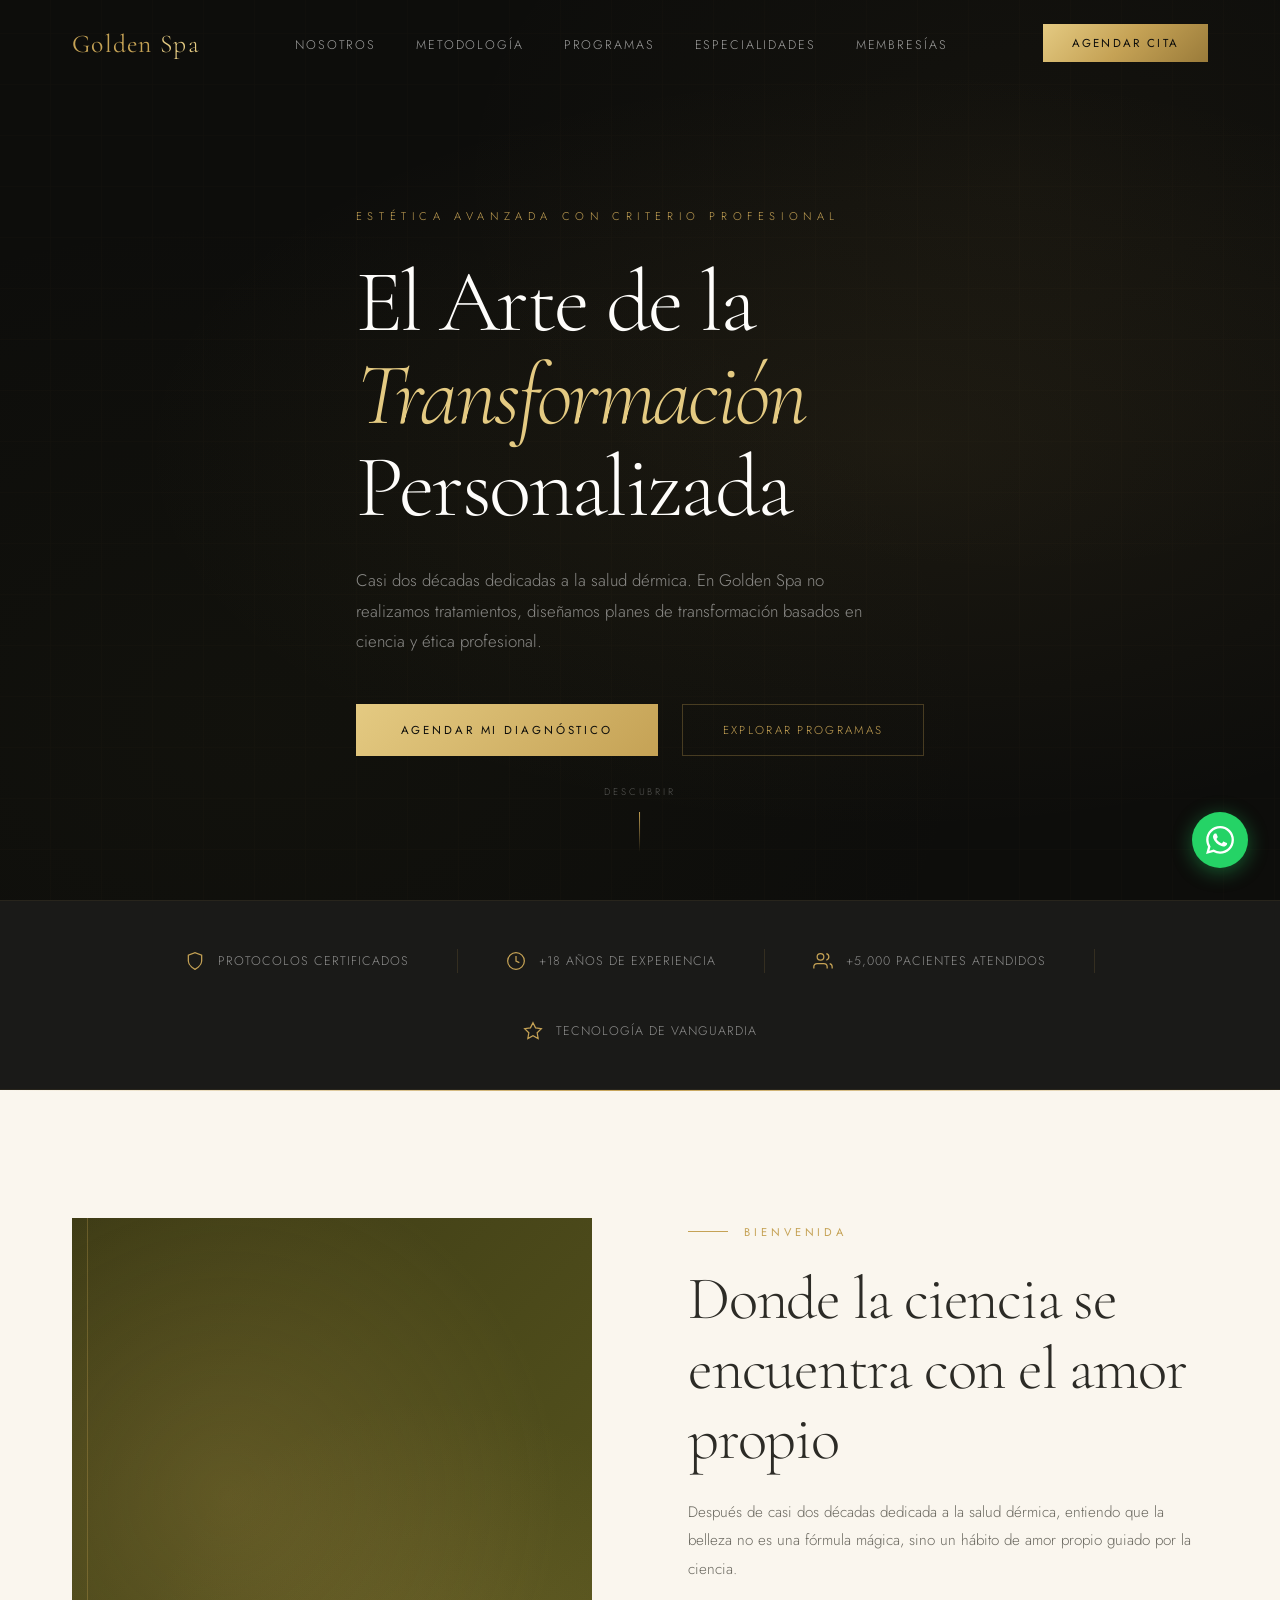
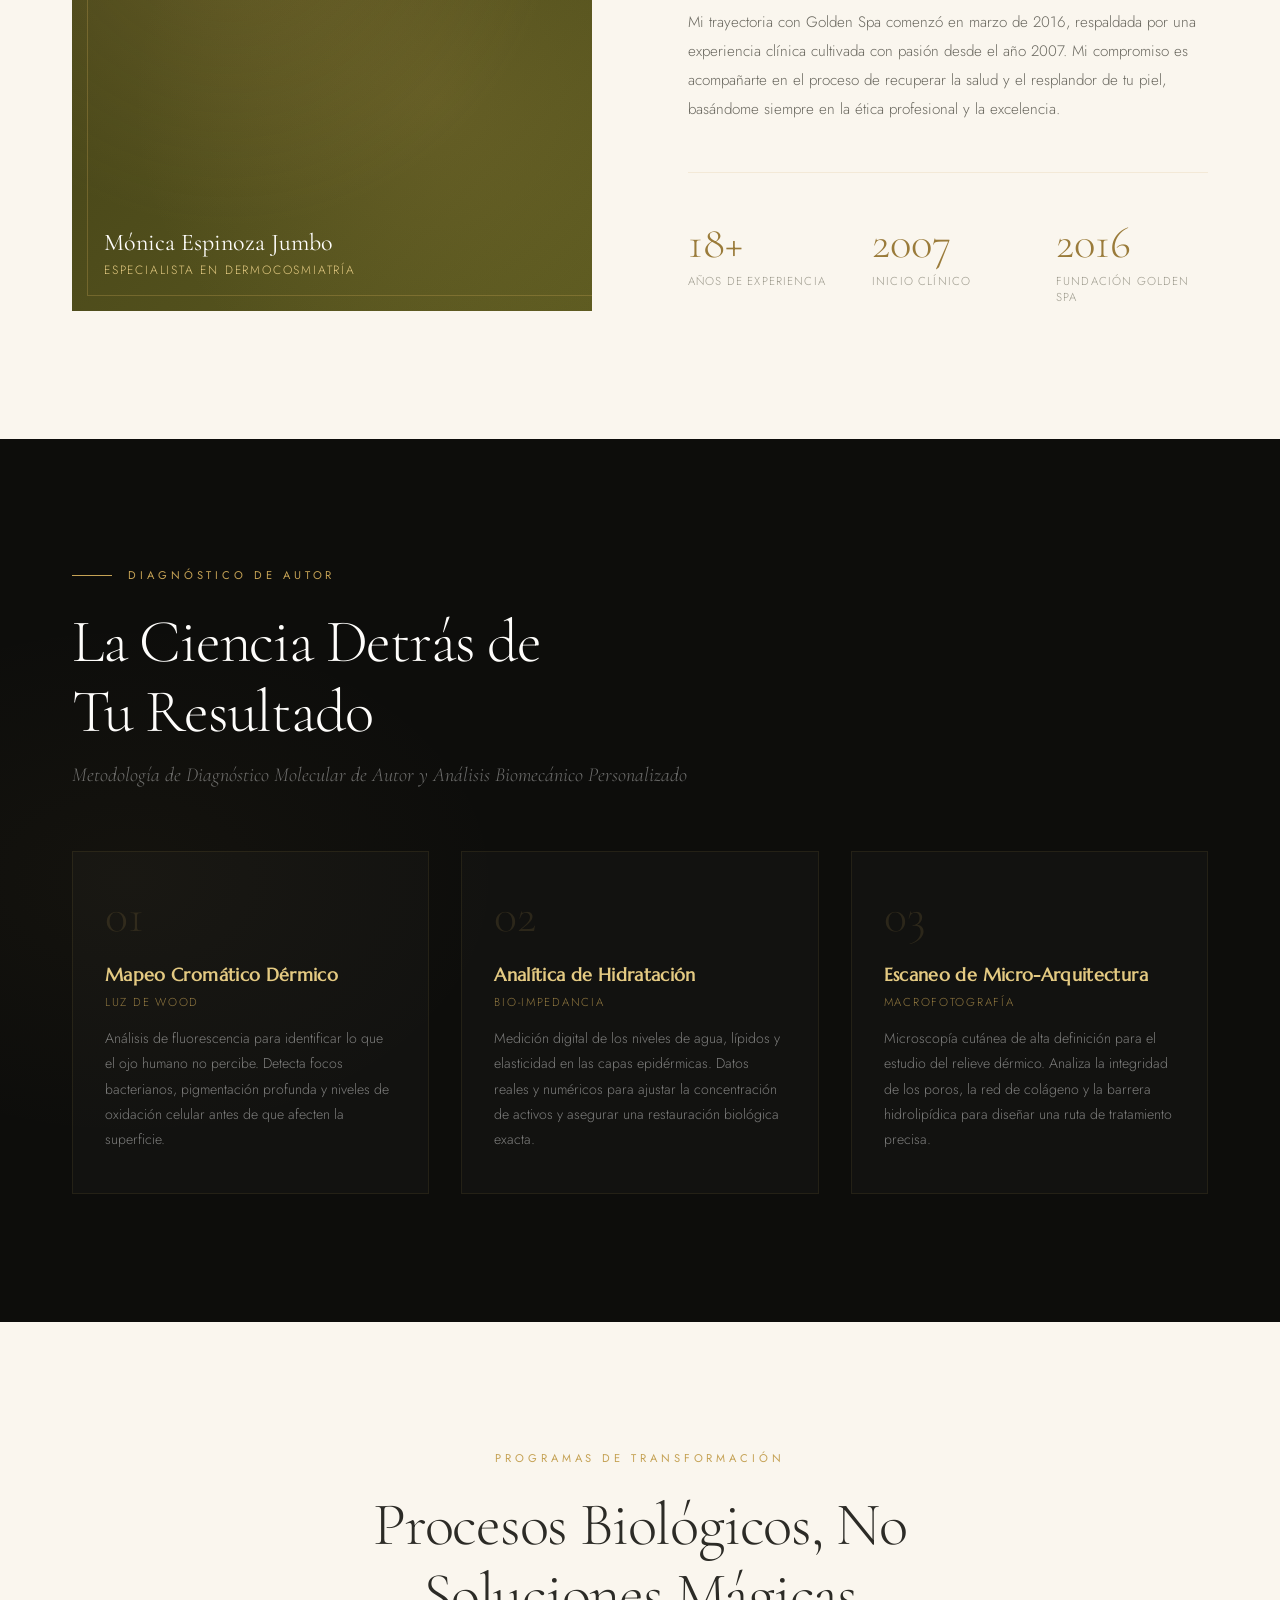
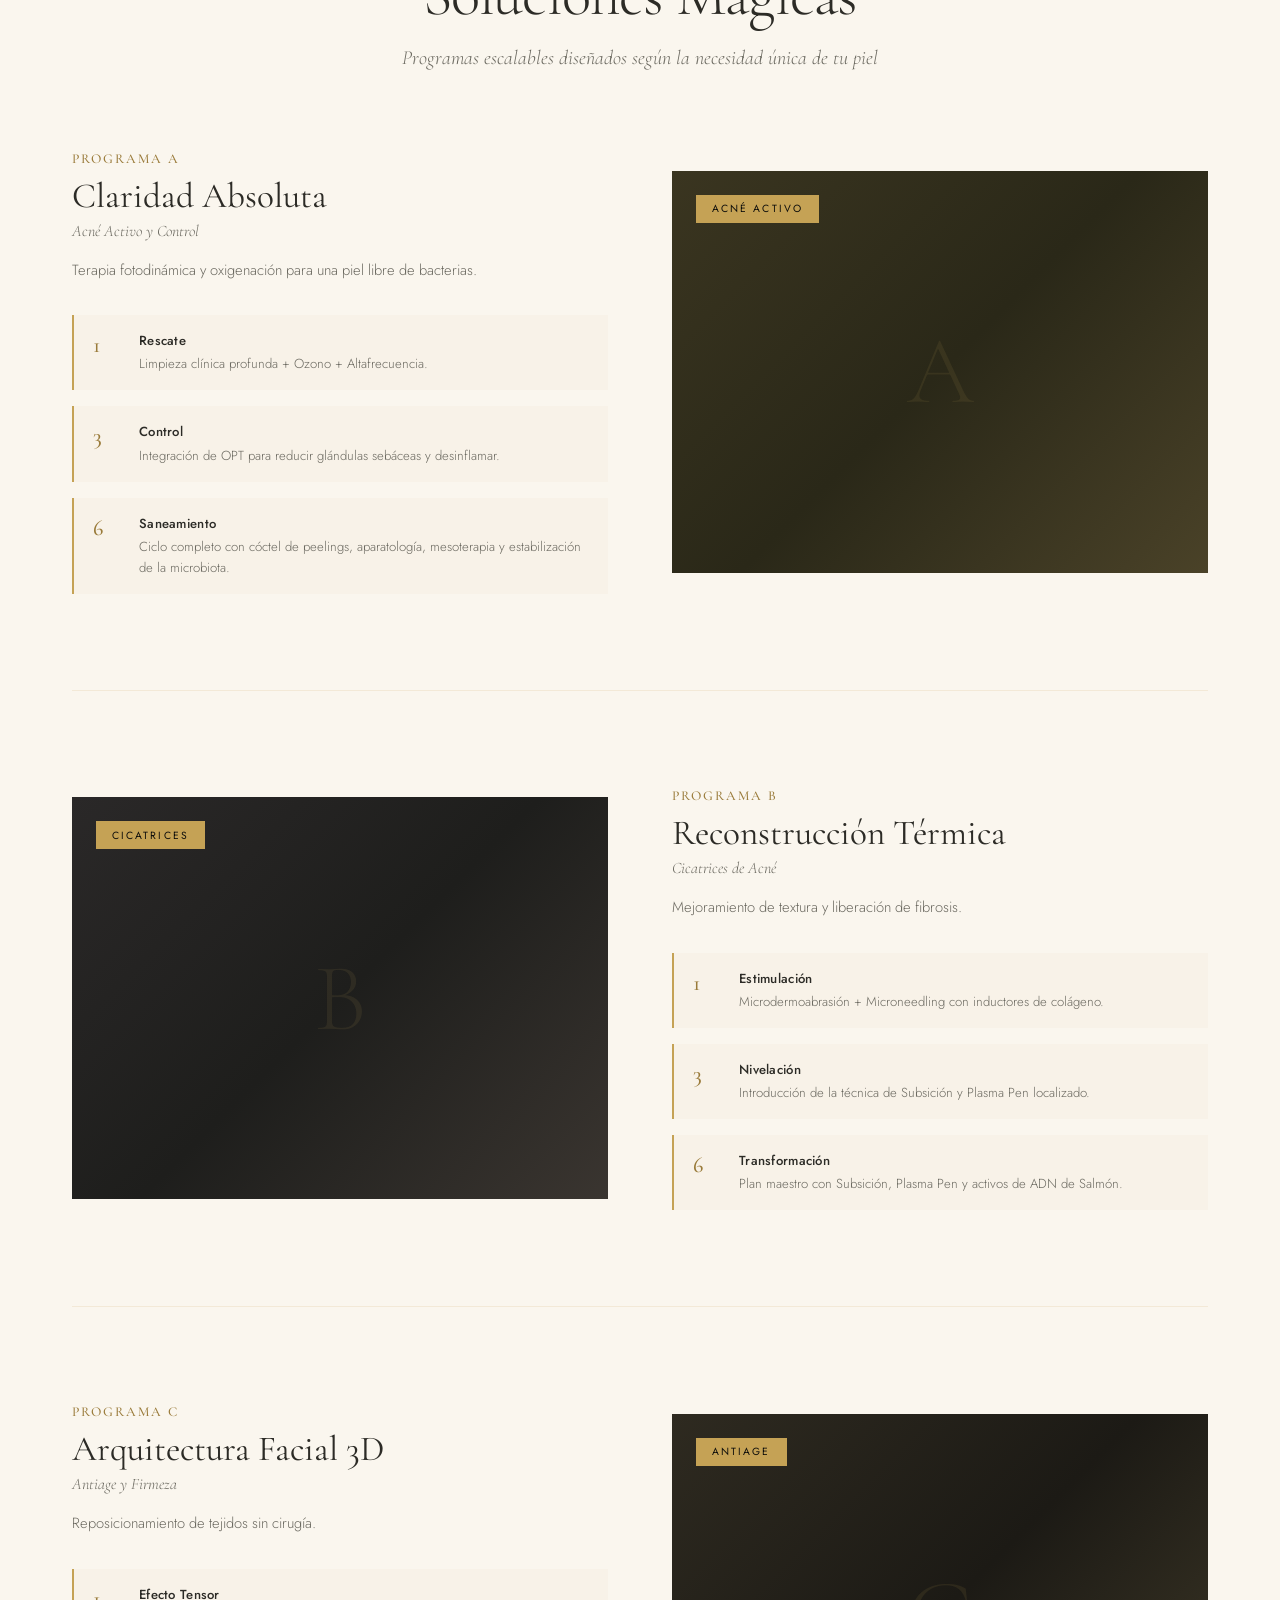
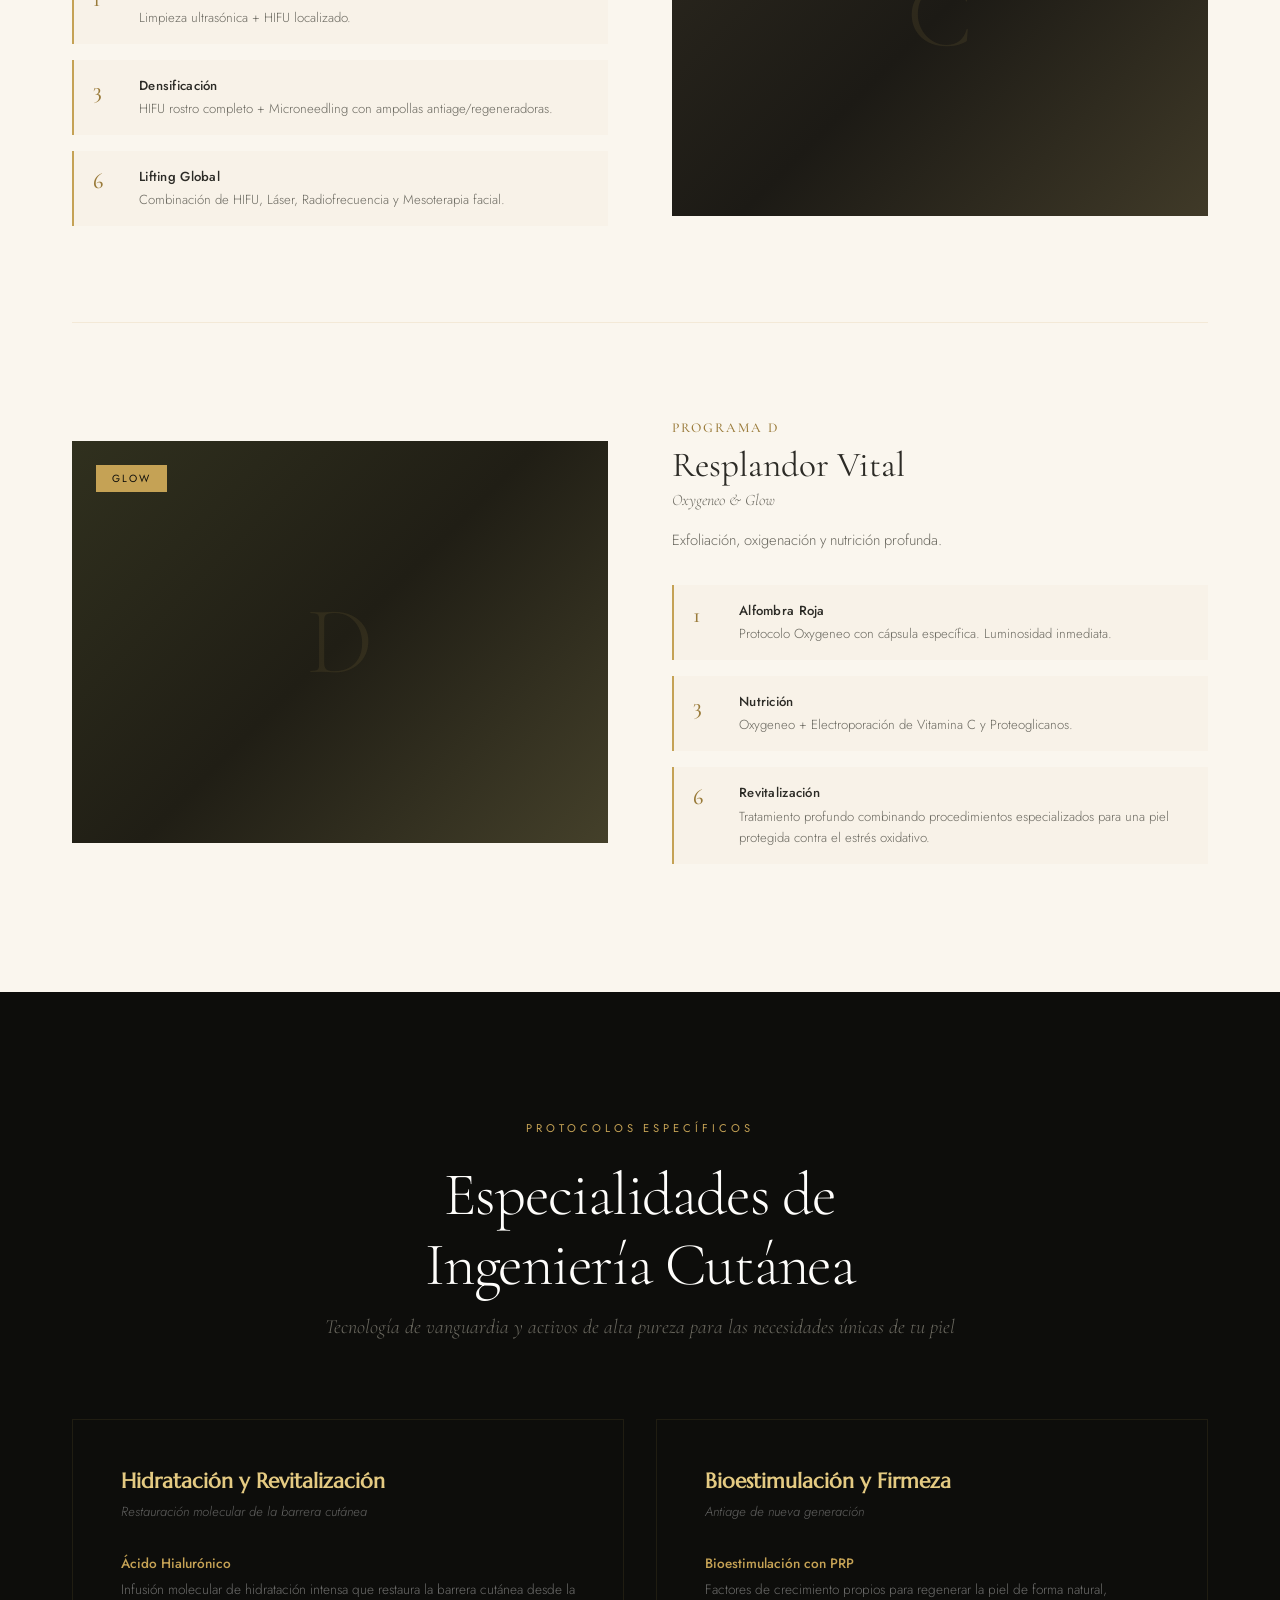
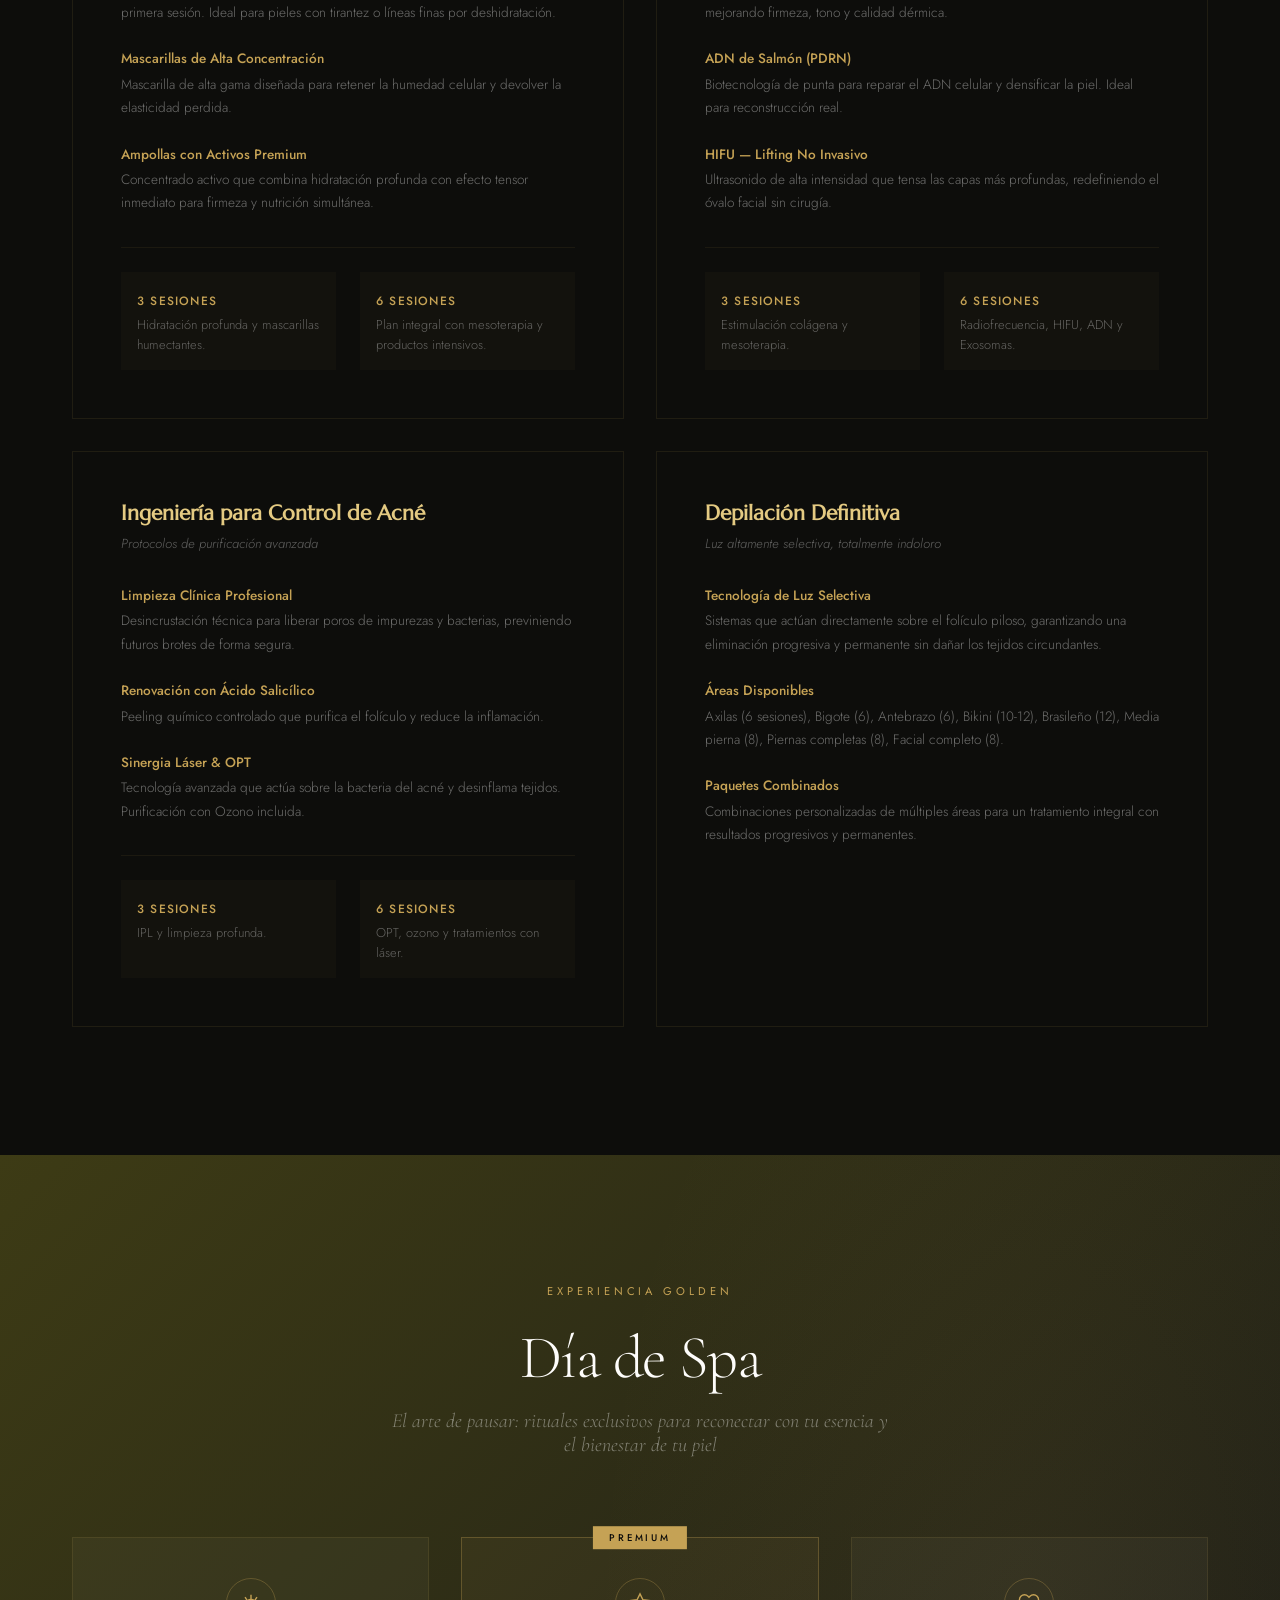
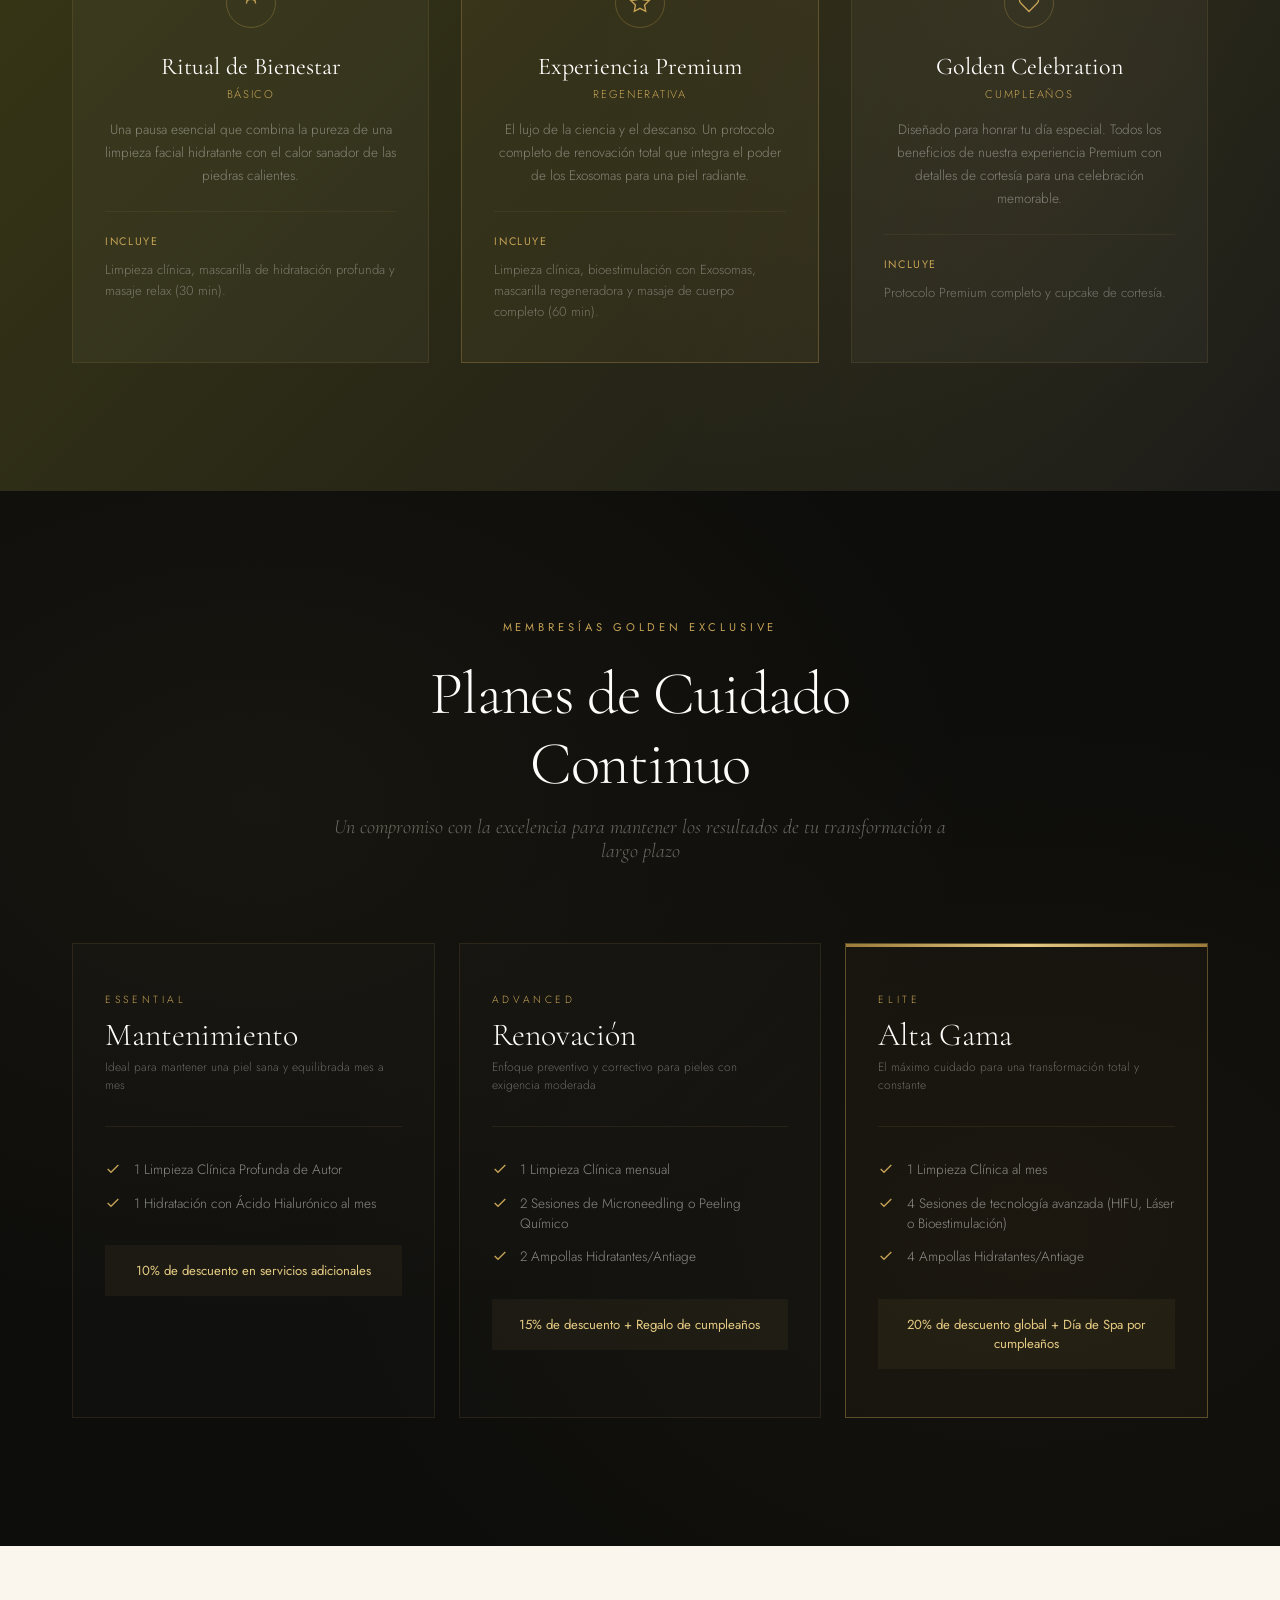
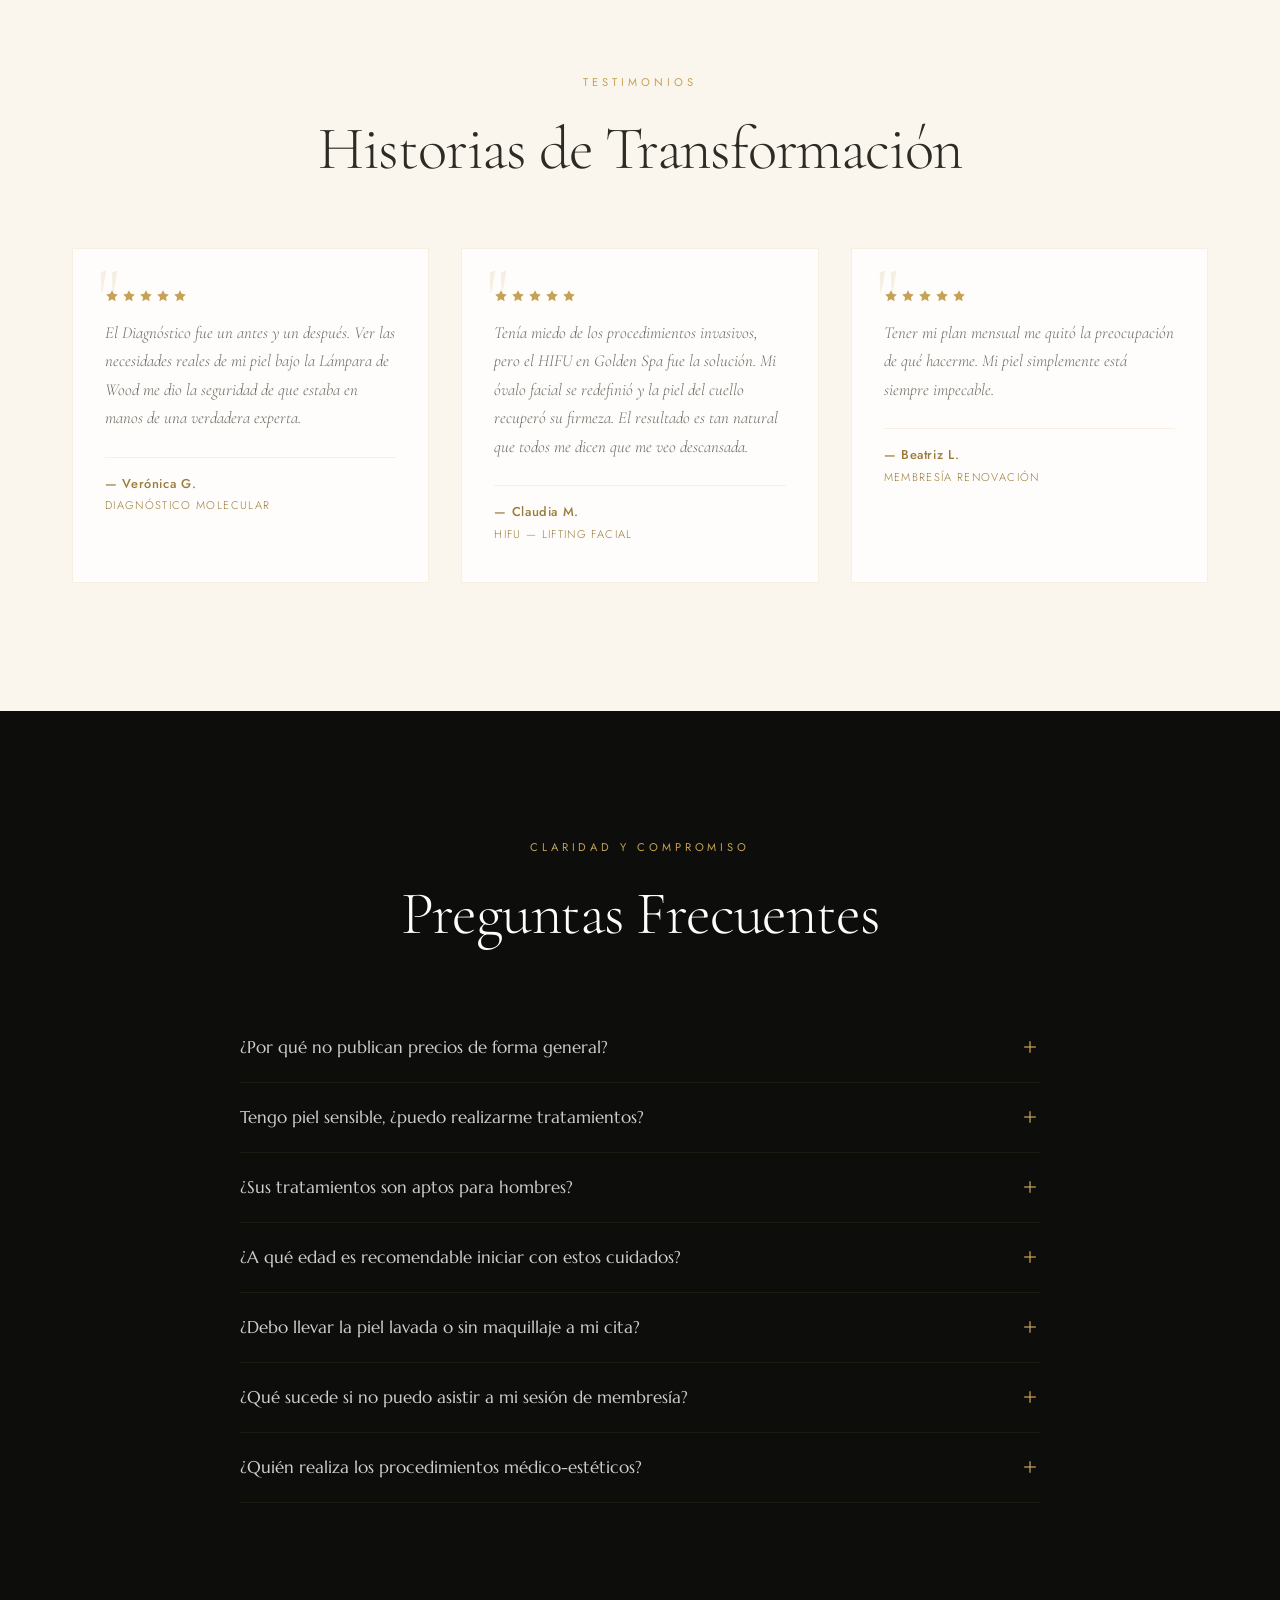
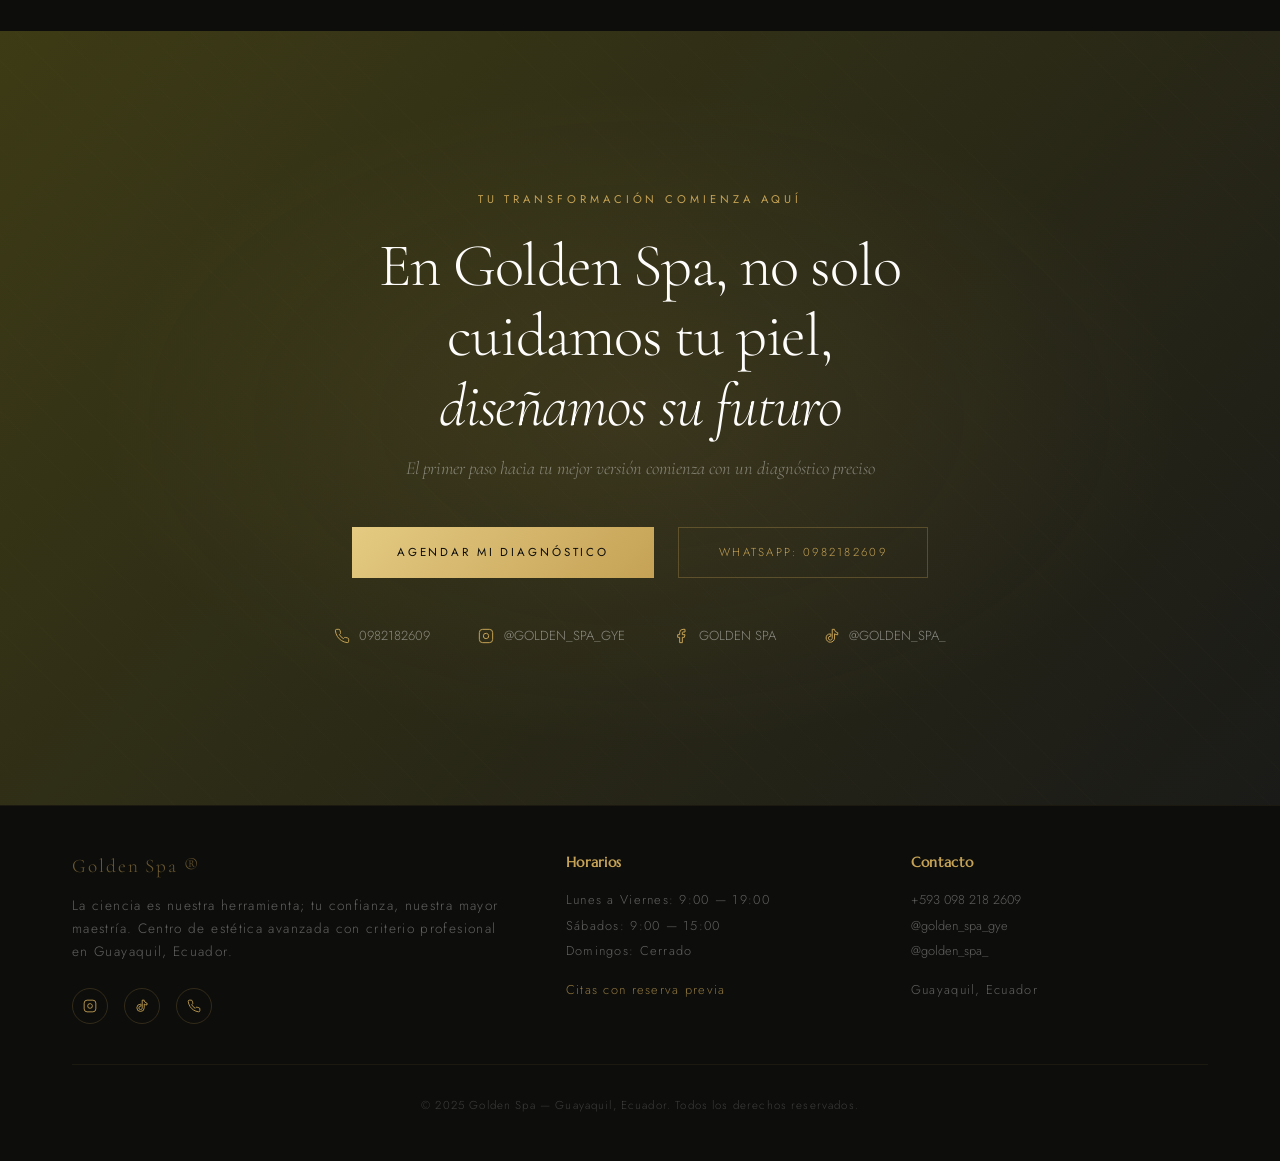
==== commit a8d9228a: "Improve landing page professionalism with SEO, UX, and trust enhancements - Add comprehensive SEO: m" ====
--- a/golden-spa-landing.html
+++ b/golden-spa-landing.html
@@ -3,7 +3,71 @@
 <head>
 <meta charset="UTF-8">
 <meta name="viewport" content="width=device-width, initial-scale=1.0">
-<title>Golden Spa — Estética Avanzada con Criterio Profesional</title>
+<title>Golden Spa — Estética Avanzada con Criterio Profesional | Guayaquil</title>
+<meta name="description" content="Golden Spa: centro de estética avanzada en Guayaquil con +18 años de experiencia en dermocosmiatría. Tratamientos faciales, HIFU, bioestimulación, depilación definitiva y más. Agenda tu diagnóstico personalizado.">
+<meta name="keywords" content="spa guayaquil, estética avanzada, dermocosmiatría, tratamiento facial, HIFU, bioestimulación, depilación definitiva, Golden Spa, cuidado de piel, antiage">
+<meta name="author" content="Golden Spa">
+<meta name="robots" content="index, follow">
+<meta name="theme-color" content="#C5A255">
+
+<!-- Open Graph -->
+<meta property="og:type" content="website">
+<meta property="og:title" content="Golden Spa — Estética Avanzada con Criterio Profesional">
+<meta property="og:description" content="Centro de estética avanzada en Guayaquil. +18 años de experiencia en dermocosmiatría. Diagnóstico personalizado y tratamientos de alta gama.">
+<meta property="og:url" content="https://goldenspa.ec">
+<meta property="og:site_name" content="Golden Spa">
+<meta property="og:locale" content="es_EC">
+
+<!-- Twitter Card -->
+<meta name="twitter:card" content="summary_large_image">
+<meta name="twitter:title" content="Golden Spa — Estética Avanzada con Criterio Profesional">
+<meta name="twitter:description" content="Centro de estética avanzada en Guayaquil. +18 años de experiencia en dermocosmiatría.">
+
+<!-- Favicon SVG -->
+<link rel="icon" type="image/svg+xml" href="data:image/svg+xml,%3Csvg xmlns='http://www.w3.org/2000/svg' viewBox='0 0 32 32'%3E%3Crect width='32' height='32' rx='4' fill='%230D0D0B'/%3E%3Ctext x='50%25' y='55%25' dominant-baseline='middle' text-anchor='middle' font-family='serif' font-size='20' font-weight='300' fill='%23C5A255'%3EG%3C/text%3E%3C/svg%3E">
+
+<!-- Canonical -->
+<link rel="canonical" href="https://goldenspa.ec">
+
+<!-- JSON-LD Structured Data -->
+<script type="application/ld+json">
+{
+  "@context": "https://schema.org",
+  "@type": "BeautySalon",
+  "name": "Golden Spa",
+  "description": "Centro de estética avanzada con criterio profesional. Especialistas en dermocosmiatría con más de 18 años de experiencia.",
+  "url": "https://goldenspa.ec",
+  "telephone": "+593-098-218-2609",
+  "address": {
+    "@type": "PostalAddress",
+    "addressLocality": "Guayaquil",
+    "addressCountry": "EC"
+  },
+  "founder": {
+    "@type": "Person",
+    "name": "Mónica Espinoza Jumbo",
+    "jobTitle": "Especialista en Dermocosmiatría"
+  },
+  "foundingDate": "2016-03",
+  "sameAs": [
+    "https://instagram.com/golden_spa_gye",
+    "https://tiktok.com/@golden_spa_"
+  ],
+  "priceRange": "$$",
+  "openingHoursSpecification": {
+    "@type": "OpeningHoursSpecification",
+    "dayOfWeek": ["Monday", "Tuesday", "Wednesday", "Thursday", "Friday", "Saturday"],
+    "opens": "09:00",
+    "closes": "19:00"
+  },
+  "aggregateRating": {
+    "@type": "AggregateRating",
+    "ratingValue": "5",
+    "reviewCount": "150"
+  }
+}
+</script>
+
 <link rel="preconnect" href="https://fonts.googleapis.com">
 <link rel="preconnect" href="https://fonts.gstatic.com" crossorigin>
 <link href="https://fonts.googleapis.com/css2?family=Cormorant+Garamond:ital,wght@0,300;0,400;0,500;0,600;0,700;1,300;1,400;1,500&family=Marcellus&family=Jost:wght@200;300;400;500;600&display=swap" rel="stylesheet">
@@ -1340,6 +1404,199 @@
     opacity: 0.5;
   }
 
+  /* ===== WHATSAPP FLOATING BUTTON ===== */
+  .whatsapp-float {
+    position: fixed;
+    bottom: 2rem;
+    right: 2rem;
+    z-index: 900;
+    width: 56px;
+    height: 56px;
+    background: #25D366;
+    border-radius: 50%;
+    display: flex;
+    align-items: center;
+    justify-content: center;
+    box-shadow: 0 4px 20px rgba(37,211,102,0.4);
+    transition: all 0.3s ease;
+    text-decoration: none;
+    animation: whatsappPulse 2s ease-in-out infinite;
+  }
+  .whatsapp-float:hover {
+    transform: scale(1.1);
+    box-shadow: 0 6px 30px rgba(37,211,102,0.5);
+  }
+  .whatsapp-float svg {
+    width: 28px;
+    height: 28px;
+    fill: white;
+  }
+  .whatsapp-float-label {
+    position: absolute;
+    right: 68px;
+    background: var(--charcoal);
+    color: var(--white);
+    padding: 0.5rem 1rem;
+    border-radius: 4px;
+    font-size: 0.75rem;
+    font-family: 'Jost', sans-serif;
+    letter-spacing: 0.05em;
+    white-space: nowrap;
+    opacity: 0;
+    transform: translateX(10px);
+    transition: all 0.3s;
+    pointer-events: none;
+  }
+  .whatsapp-float:hover .whatsapp-float-label {
+    opacity: 1;
+    transform: translateX(0);
+  }
+  @keyframes whatsappPulse {
+    0%, 100% { box-shadow: 0 4px 20px rgba(37,211,102,0.4); }
+    50% { box-shadow: 0 4px 30px rgba(37,211,102,0.6), 0 0 0 8px rgba(37,211,102,0.1); }
+  }
+
+  /* ===== TRUST INDICATORS ===== */
+  .trust-bar {
+    background: var(--charcoal);
+    padding: 3rem 0;
+    border-top: 1px solid rgba(197,162,85,0.08);
+    border-bottom: 1px solid rgba(197,162,85,0.08);
+  }
+  .trust-items {
+    display: flex;
+    justify-content: center;
+    align-items: center;
+    gap: 3rem;
+    flex-wrap: wrap;
+  }
+  .trust-item {
+    display: flex;
+    align-items: center;
+    gap: 0.8rem;
+    color: rgba(255,255,255,0.5);
+    font-size: 0.78rem;
+    letter-spacing: 0.08em;
+    text-transform: uppercase;
+    font-family: 'Jost', sans-serif;
+    font-weight: 300;
+  }
+  .trust-item svg {
+    width: 20px;
+    height: 20px;
+    stroke: var(--gold);
+    fill: none;
+    stroke-width: 1.5;
+    flex-shrink: 0;
+  }
+  .trust-divider {
+    width: 1px;
+    height: 24px;
+    background: rgba(197,162,85,0.15);
+  }
+
+  /* ===== TESTIMONIAL STARS ===== */
+  .testimonial-stars {
+    display: flex;
+    gap: 3px;
+    margin-bottom: 1rem;
+  }
+  .testimonial-stars svg {
+    width: 14px;
+    height: 14px;
+    fill: var(--gold);
+    stroke: none;
+  }
+  .testimonial-treatment {
+    font-family: 'Jost', sans-serif;
+    font-size: 0.7rem;
+    letter-spacing: 0.12em;
+    text-transform: uppercase;
+    color: var(--gold-dark);
+    margin-top: 0.3rem;
+    font-weight: 300;
+  }
+
+  /* ===== NAV ACTIVE STATE ===== */
+  .nav-links a.active {
+    color: var(--gold-light);
+  }
+  .nav-links a.active::after {
+    width: 100%;
+  }
+
+  /* ===== ENHANCED FOOTER ===== */
+  .footer-content {
+    display: grid;
+    grid-template-columns: 1.5fr 1fr 1fr;
+    gap: 3rem;
+    text-align: left;
+    padding-bottom: 2.5rem;
+    border-bottom: 1px solid rgba(197,162,85,0.08);
+    margin-bottom: 2rem;
+  }
+  .footer-brand p {
+    font-size: 0.85rem;
+    line-height: 1.7;
+    color: rgba(255,255,255,0.35);
+    margin-top: 1rem;
+  }
+  .footer-col h4 {
+    font-family: 'Marcellus', serif;
+    font-size: 0.85rem;
+    color: var(--gold);
+    margin-bottom: 1rem;
+    letter-spacing: 0.05em;
+  }
+  .footer-col p,
+  .footer-col a {
+    font-size: 0.8rem;
+    color: rgba(255,255,255,0.35);
+    text-decoration: none;
+    line-height: 2;
+    display: block;
+    transition: color 0.3s;
+  }
+  .footer-col a:hover { color: var(--gold-light); }
+  .footer-social {
+    display: flex;
+    gap: 1rem;
+    margin-top: 1.5rem;
+  }
+  .footer-social a {
+    width: 36px;
+    height: 36px;
+    border: 1px solid rgba(197,162,85,0.2);
+    border-radius: 50%;
+    display: flex;
+    align-items: center;
+    justify-content: center;
+    transition: all 0.3s;
+  }
+  .footer-social a:hover {
+    border-color: var(--gold);
+    background: rgba(197,162,85,0.08);
+  }
+  .footer-social svg {
+    width: 14px;
+    height: 14px;
+    stroke: var(--gold);
+    fill: none;
+    stroke-width: 1.5;
+  }
+  .footer-bottom {
+    text-align: center;
+  }
+
+  @media (max-width: 768px) {
+    .footer-content { grid-template-columns: 1fr; gap: 2rem; }
+    .trust-items { gap: 1.5rem; }
+    .trust-divider { display: none; }
+    .whatsapp-float { bottom: 1.5rem; right: 1.5rem; width: 50px; height: 50px; }
+    .whatsapp-float svg { width: 24px; height: 24px; }
+    .whatsapp-float-label { display: none; }
+  }
+
   /* ===== SCROLL REVEAL ===== */
   .reveal {
     opacity: 0;
@@ -1443,8 +1700,8 @@
 </div>
 
 <!-- MOBILE MENU -->
-<div class="mobile-menu" id="mobileMenu">
-  <button class="mobile-menu-close" onclick="closeMobileMenu()">
+<div class="mobile-menu" id="mobileMenu" role="dialog" aria-label="Menú de navegación">
+  <button class="mobile-menu-close" onclick="closeMobileMenu()" aria-label="Cerrar menú">
     <svg viewBox="0 0 24 24"><line x1="4" y1="4" x2="20" y2="20"/><line x1="20" y1="4" x2="4" y2="20"/></svg>
   </button>
   <a href="#inicio" onclick="closeMobileMenu()">Inicio</a>
@@ -1456,9 +1713,9 @@
 </div>
 
 <!-- NAVIGATION -->
-<nav id="mainNav">
+<nav id="mainNav" role="navigation" aria-label="Navegación principal">
   <div class="container">
-    <a href="#" class="nav-logo">Golden <span>Spa</span></a>
+    <a href="#inicio" class="nav-logo" aria-label="Golden Spa - Inicio">Golden <span>Spa</span></a>
     <ul class="nav-links">
       <li><a href="#nosotros">Nosotros</a></li>
       <li><a href="#metodologia">Metodología</a></li>
@@ -1467,7 +1724,7 @@
       <li><a href="#membresias">Membresías</a></li>
     </ul>
     <a href="#contacto" class="nav-cta">Agendar Cita</a>
-    <button class="menu-toggle" onclick="toggleMobileMenu()">
+    <button class="menu-toggle" onclick="toggleMobileMenu()" aria-label="Abrir menú de navegación" aria-expanded="false">
       <span></span><span></span><span></span>
     </button>
   </div>
@@ -1494,6 +1751,33 @@
   </div>
 </section>
 
+<!-- TRUST INDICATORS -->
+<div class="trust-bar">
+  <div class="container">
+    <div class="trust-items">
+      <div class="trust-item">
+        <svg viewBox="0 0 24 24"><path d="M12 22s8-4 8-10V5l-8-3-8 3v7c0 6 8 10 8 10z"/></svg>
+        Protocolos Certificados
+      </div>
+      <div class="trust-divider"></div>
+      <div class="trust-item">
+        <svg viewBox="0 0 24 24"><circle cx="12" cy="12" r="10"/><polyline points="12 6 12 12 16 14"/></svg>
+        +18 Años de Experiencia
+      </div>
+      <div class="trust-divider"></div>
+      <div class="trust-item">
+        <svg viewBox="0 0 24 24"><path d="M17 21v-2a4 4 0 0 0-4-4H5a4 4 0 0 0-4 4v2"/><circle cx="9" cy="7" r="4"/><path d="M23 21v-2a4 4 0 0 0-3-3.87"/><path d="M16 3.13a4 4 0 0 1 0 7.75"/></svg>
+        +5,000 Pacientes Atendidos
+      </div>
+      <div class="trust-divider"></div>
+      <div class="trust-item">
+        <svg viewBox="0 0 24 24"><polygon points="12 2 15.09 8.26 22 9.27 17 14.14 18.18 21.02 12 17.77 5.82 21.02 7 14.14 2 9.27 8.91 8.26 12 2"/></svg>
+        Tecnología de Vanguardia
+      </div>
+    </div>
+  </div>
+</div>
+
 <!-- ABOUT -->
 <section class="about" id="nosotros">
   <div class="container">
@@ -1956,16 +2240,40 @@
     </div>
     <div class="testimonials-grid">
       <div class="testimonial-card reveal">
+        <div class="testimonial-stars">
+          <svg viewBox="0 0 24 24"><polygon points="12 2 15.09 8.26 22 9.27 17 14.14 18.18 21.02 12 17.77 5.82 21.02 7 14.14 2 9.27 8.91 8.26 12 2"/></svg>
+          <svg viewBox="0 0 24 24"><polygon points="12 2 15.09 8.26 22 9.27 17 14.14 18.18 21.02 12 17.77 5.82 21.02 7 14.14 2 9.27 8.91 8.26 12 2"/></svg>
+          <svg viewBox="0 0 24 24"><polygon points="12 2 15.09 8.26 22 9.27 17 14.14 18.18 21.02 12 17.77 5.82 21.02 7 14.14 2 9.27 8.91 8.26 12 2"/></svg>
+          <svg viewBox="0 0 24 24"><polygon points="12 2 15.09 8.26 22 9.27 17 14.14 18.18 21.02 12 17.77 5.82 21.02 7 14.14 2 9.27 8.91 8.26 12 2"/></svg>
+          <svg viewBox="0 0 24 24"><polygon points="12 2 15.09 8.26 22 9.27 17 14.14 18.18 21.02 12 17.77 5.82 21.02 7 14.14 2 9.27 8.91 8.26 12 2"/></svg>
+        </div>
         <p>El Diagnóstico fue un antes y un después. Ver las necesidades reales de mi piel bajo la Lámpara de Wood me dio la seguridad de que estaba en manos de una verdadera experta.</p>
         <div class="testimonial-author">— Verónica G.</div>
+        <div class="testimonial-treatment">Diagnóstico Molecular</div>
       </div>
       <div class="testimonial-card reveal">
+        <div class="testimonial-stars">
+          <svg viewBox="0 0 24 24"><polygon points="12 2 15.09 8.26 22 9.27 17 14.14 18.18 21.02 12 17.77 5.82 21.02 7 14.14 2 9.27 8.91 8.26 12 2"/></svg>
+          <svg viewBox="0 0 24 24"><polygon points="12 2 15.09 8.26 22 9.27 17 14.14 18.18 21.02 12 17.77 5.82 21.02 7 14.14 2 9.27 8.91 8.26 12 2"/></svg>
+          <svg viewBox="0 0 24 24"><polygon points="12 2 15.09 8.26 22 9.27 17 14.14 18.18 21.02 12 17.77 5.82 21.02 7 14.14 2 9.27 8.91 8.26 12 2"/></svg>
+          <svg viewBox="0 0 24 24"><polygon points="12 2 15.09 8.26 22 9.27 17 14.14 18.18 21.02 12 17.77 5.82 21.02 7 14.14 2 9.27 8.91 8.26 12 2"/></svg>
+          <svg viewBox="0 0 24 24"><polygon points="12 2 15.09 8.26 22 9.27 17 14.14 18.18 21.02 12 17.77 5.82 21.02 7 14.14 2 9.27 8.91 8.26 12 2"/></svg>
+        </div>
         <p>Tenía miedo de los procedimientos invasivos, pero el HIFU en Golden Spa fue la solución. Mi óvalo facial se redefinió y la piel del cuello recuperó su firmeza. El resultado es tan natural que todos me dicen que me veo descansada.</p>
         <div class="testimonial-author">— Claudia M.</div>
+        <div class="testimonial-treatment">HIFU — Lifting Facial</div>
       </div>
       <div class="testimonial-card reveal">
+        <div class="testimonial-stars">
+          <svg viewBox="0 0 24 24"><polygon points="12 2 15.09 8.26 22 9.27 17 14.14 18.18 21.02 12 17.77 5.82 21.02 7 14.14 2 9.27 8.91 8.26 12 2"/></svg>
+          <svg viewBox="0 0 24 24"><polygon points="12 2 15.09 8.26 22 9.27 17 14.14 18.18 21.02 12 17.77 5.82 21.02 7 14.14 2 9.27 8.91 8.26 12 2"/></svg>
+          <svg viewBox="0 0 24 24"><polygon points="12 2 15.09 8.26 22 9.27 17 14.14 18.18 21.02 12 17.77 5.82 21.02 7 14.14 2 9.27 8.91 8.26 12 2"/></svg>
+          <svg viewBox="0 0 24 24"><polygon points="12 2 15.09 8.26 22 9.27 17 14.14 18.18 21.02 12 17.77 5.82 21.02 7 14.14 2 9.27 8.91 8.26 12 2"/></svg>
+          <svg viewBox="0 0 24 24"><polygon points="12 2 15.09 8.26 22 9.27 17 14.14 18.18 21.02 12 17.77 5.82 21.02 7 14.14 2 9.27 8.91 8.26 12 2"/></svg>
+        </div>
         <p>Tener mi plan mensual me quitó la preocupación de qué hacerme. Mi piel simplemente está siempre impecable.</p>
         <div class="testimonial-author">— Beatriz L.</div>
+        <div class="testimonial-treatment">Membresía Renovación</div>
       </div>
     </div>
   </div>
@@ -2072,7 +2380,7 @@
           <a href="#" target="_blank">GOLDEN SPA</a>
         </div>
         <div class="contact-item">
-          <svg viewBox="0 0 24 24"><path d="M9 18V5l12-2v13"/><circle cx="6" cy="18" r="3"/><circle cx="18" cy="16" r="3"/></svg>
+          <svg viewBox="0 0 24 24" fill="var(--gold)" stroke="none"><path d="M19.59 6.69a4.83 4.83 0 0 1-3.77-4.25V2h-3.45v13.67a2.89 2.89 0 0 1-2.88 2.5 2.89 2.89 0 0 1-2.89-2.89 2.89 2.89 0 0 1 2.89-2.89c.28 0 .54.04.79.1v-3.5a6.37 6.37 0 0 0-.79-.05A6.34 6.34 0 0 0 3.15 15a6.34 6.34 0 0 0 6.34 6.34 6.34 6.34 0 0 0 6.34-6.34V8.69a8.28 8.28 0 0 0 4.76 1.51v-3.4a4.85 4.85 0 0 1-1-.11z"/></svg>
           <a href="https://tiktok.com/@golden_spa_" target="_blank">@GOLDEN_SPA_</a>
         </div>
       </div>
@@ -2080,12 +2388,49 @@
   </div>
 </section>
 
+<!-- WHATSAPP FLOATING BUTTON -->
+<a href="https://wa.me/5930982182609" target="_blank" class="whatsapp-float" aria-label="Contáctanos por WhatsApp">
+  <svg viewBox="0 0 24 24" xmlns="http://www.w3.org/2000/svg"><path d="M17.472 14.382c-.297-.149-1.758-.867-2.03-.967-.273-.099-.471-.148-.67.15-.197.297-.767.966-.94 1.164-.173.199-.347.223-.644.075-.297-.15-1.255-.463-2.39-1.475-.883-.788-1.48-1.761-1.653-2.059-.173-.297-.018-.458.13-.606.134-.133.298-.347.446-.52.149-.174.198-.298.298-.497.099-.198.05-.371-.025-.52-.075-.149-.669-1.612-.916-2.207-.242-.579-.487-.5-.669-.51-.173-.008-.371-.01-.57-.01-.198 0-.52.074-.792.372-.272.297-1.04 1.016-1.04 2.479 0 1.462 1.065 2.875 1.213 3.074.149.198 2.096 3.2 5.077 4.487.709.306 1.262.489 1.694.625.712.227 1.36.195 1.871.118.571-.085 1.758-.719 2.006-1.413.248-.694.248-1.289.173-1.413-.074-.124-.272-.198-.57-.347m-5.421 7.403h-.004a9.87 9.87 0 01-5.031-1.378l-.361-.214-3.741.982.998-3.648-.235-.374a9.86 9.86 0 01-1.51-5.26c.001-5.45 4.436-9.884 9.888-9.884 2.64 0 5.122 1.03 6.988 2.898a9.825 9.825 0 012.893 6.994c-.003 5.45-4.437 9.884-9.885 9.884m8.413-18.297A11.815 11.815 0 0012.05 0C5.495 0 .16 5.335.157 11.892c0 2.096.547 4.142 1.588 5.945L.057 24l6.305-1.654a11.882 11.882 0 005.683 1.448h.005c6.554 0 11.89-5.335 11.893-11.893a11.821 11.821 0 00-3.48-8.413z"/></svg>
+  <span class="whatsapp-float-label">Agenda tu cita</span>
+</a>
+
 <!-- FOOTER -->
 <footer>
   <div class="container">
-    <div class="footer-logo">Golden Spa ®</div>
-    <p>La ciencia es nuestra herramienta; tu confianza, nuestra mayor maestría.</p>
-    <p style="margin-top:0.5rem">© 2024 Golden Spa — Guayaquil, Ecuador. Todos los derechos reservados.</p>
+    <div class="footer-content">
+      <div class="footer-brand">
+        <div class="footer-logo">Golden Spa ®</div>
+        <p>La ciencia es nuestra herramienta; tu confianza, nuestra mayor maestría. Centro de estética avanzada con criterio profesional en Guayaquil, Ecuador.</p>
+        <div class="footer-social">
+          <a href="https://instagram.com/golden_spa_gye" target="_blank" aria-label="Instagram">
+            <svg viewBox="0 0 24 24"><rect x="2" y="2" width="20" height="20" rx="5" ry="5"/><path d="M16 11.37A4 4 0 1 1 12.63 8 4 4 0 0 1 16 11.37z"/><line x1="17.5" y1="6.5" x2="17.51" y2="6.5"/></svg>
+          </a>
+          <a href="https://tiktok.com/@golden_spa_" target="_blank" aria-label="TikTok">
+            <svg viewBox="0 0 24 24" fill="var(--gold)" stroke="none"><path d="M19.59 6.69a4.83 4.83 0 0 1-3.77-4.25V2h-3.45v13.67a2.89 2.89 0 0 1-2.88 2.5 2.89 2.89 0 0 1-2.89-2.89 2.89 2.89 0 0 1 2.89-2.89c.28 0 .54.04.79.1v-3.5a6.37 6.37 0 0 0-.79-.05A6.34 6.34 0 0 0 3.15 15a6.34 6.34 0 0 0 6.34 6.34 6.34 6.34 0 0 0 6.34-6.34V8.69a8.28 8.28 0 0 0 4.76 1.51v-3.4a4.85 4.85 0 0 1-1-.11z"/></svg>
+          </a>
+          <a href="https://wa.me/5930982182609" target="_blank" aria-label="WhatsApp">
+            <svg viewBox="0 0 24 24"><path d="M22 16.92v3a2 2 0 0 1-2.18 2 19.79 19.79 0 0 1-8.63-3.07 19.5 19.5 0 0 1-6-6 19.79 19.79 0 0 1-3.07-8.67A2 2 0 0 1 4.11 2h3a2 2 0 0 1 2 1.72c.127.96.361 1.903.7 2.81a2 2 0 0 1-.45 2.11L8.09 9.91a16 16 0 0 0 6 6l1.27-1.27a2 2 0 0 1 2.11-.45c.907.339 1.85.573 2.81.7A2 2 0 0 1 22 16.92z"/></svg>
+          </a>
+        </div>
+      </div>
+      <div class="footer-col">
+        <h4>Horarios</h4>
+        <p>Lunes a Viernes: 9:00 — 19:00</p>
+        <p>Sábados: 9:00 — 15:00</p>
+        <p>Domingos: Cerrado</p>
+        <p style="margin-top:0.8rem; color: var(--gold); opacity: 0.7;">Citas con reserva previa</p>
+      </div>
+      <div class="footer-col">
+        <h4>Contacto</h4>
+        <a href="tel:+5930982182609">+593 098 218 2609</a>
+        <a href="https://instagram.com/golden_spa_gye" target="_blank">@golden_spa_gye</a>
+        <a href="https://tiktok.com/@golden_spa_" target="_blank">@golden_spa_</a>
+        <p style="margin-top:0.8rem;">Guayaquil, Ecuador</p>
+      </div>
+    </div>
+    <div class="footer-bottom">
+      <p>© 2025 Golden Spa — Guayaquil, Ecuador. Todos los derechos reservados.</p>
+    </div>
   </div>
 </footer>
 
@@ -2128,10 +2473,36 @@
   // Mobile menu
   function toggleMobileMenu() {
     document.getElementById('mobileMenu').classList.add('active');
+    document.querySelector('.menu-toggle').setAttribute('aria-expanded', 'true');
+    document.body.style.overflow = 'hidden';
   }
   function closeMobileMenu() {
     document.getElementById('mobileMenu').classList.remove('active');
-  }
+    document.querySelector('.menu-toggle').setAttribute('aria-expanded', 'false');
+    document.body.style.overflow = '';
+  }
+
+  // Active nav link highlighting on scroll
+  const sections = document.querySelectorAll('section[id]');
+  const navLinks = document.querySelectorAll('.nav-links a');
+  function highlightNav() {
+    const scrollPos = window.scrollY + 120;
+    sections.forEach(section => {
+      const top = section.offsetTop;
+      const height = section.offsetHeight;
+      const id = section.getAttribute('id');
+      if (scrollPos >= top && scrollPos < top + height) {
+        navLinks.forEach(link => {
+          link.classList.remove('active');
+          if (link.getAttribute('href') === '#' + id) {
+            link.classList.add('active');
+          }
+        });
+      }
+    });
+  }
+  window.addEventListener('scroll', highlightNav);
+  highlightNav();
 </script>
 </body>
 </html>
